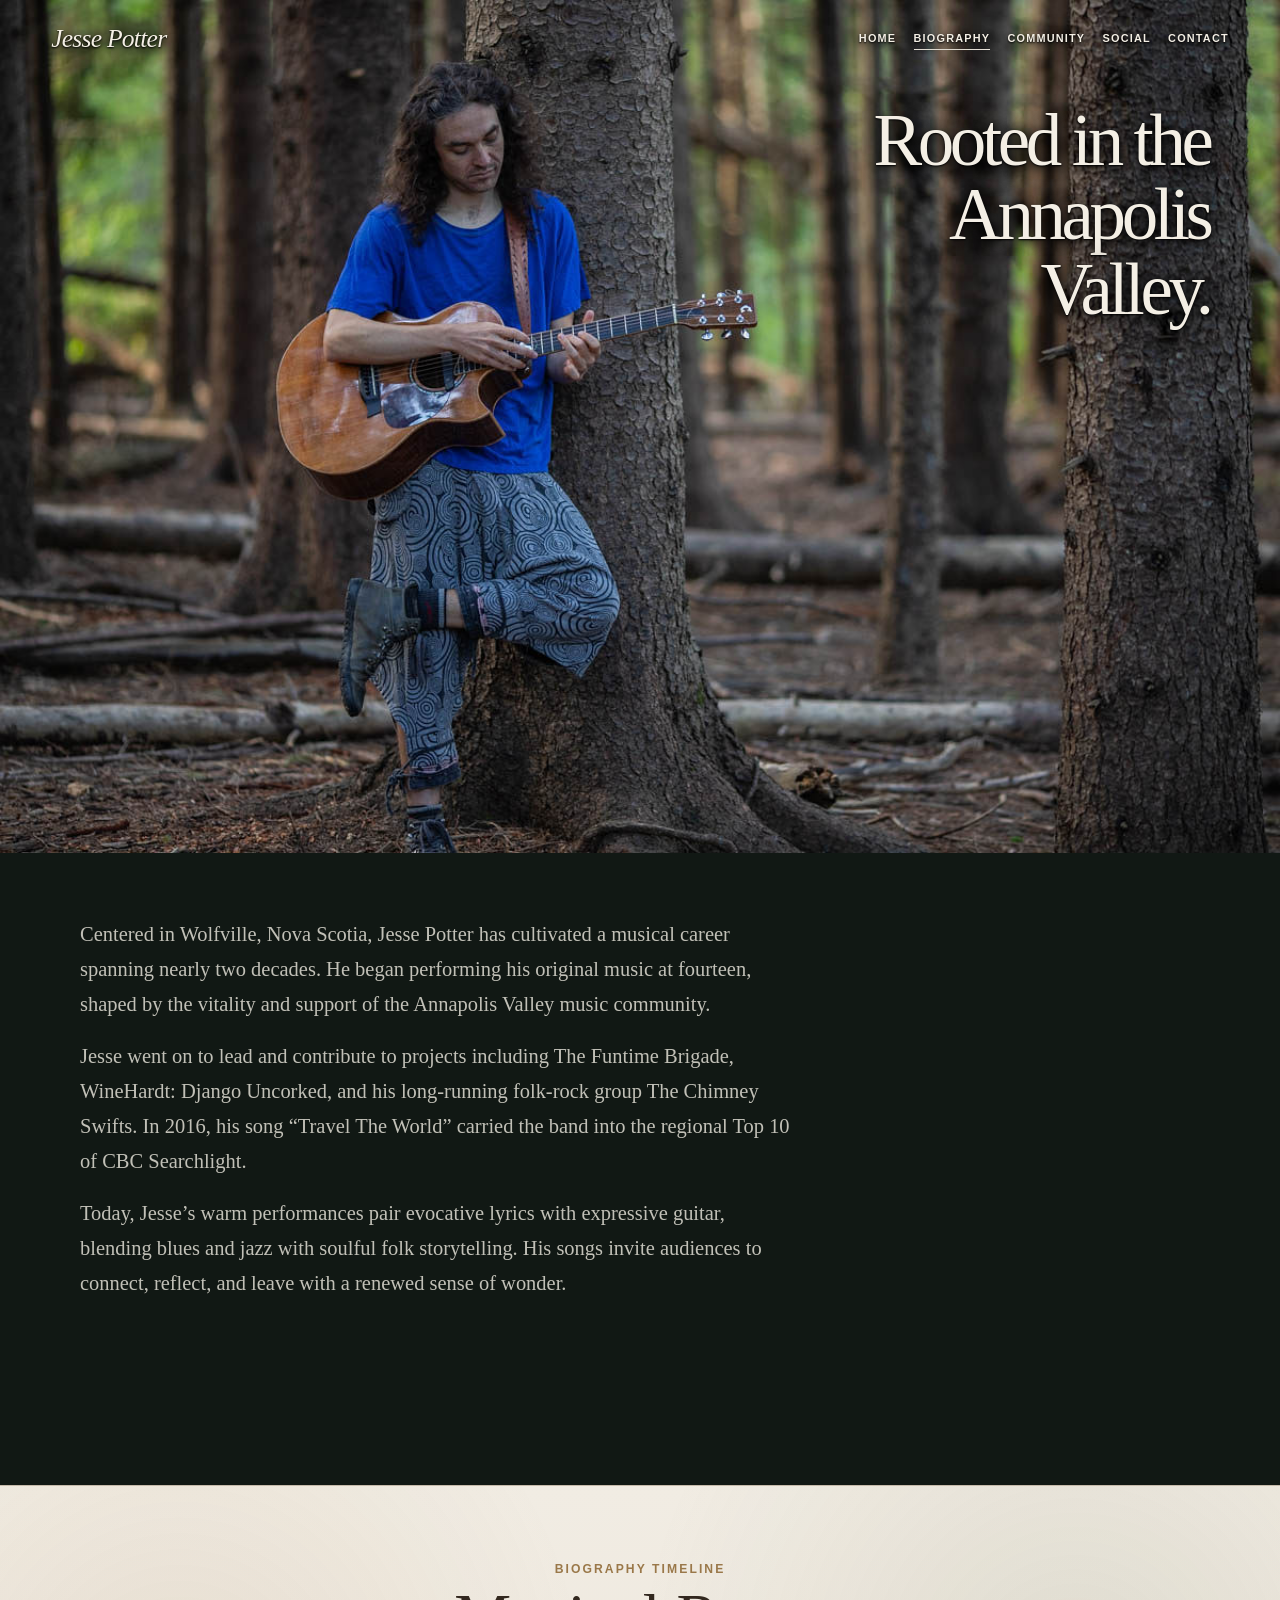
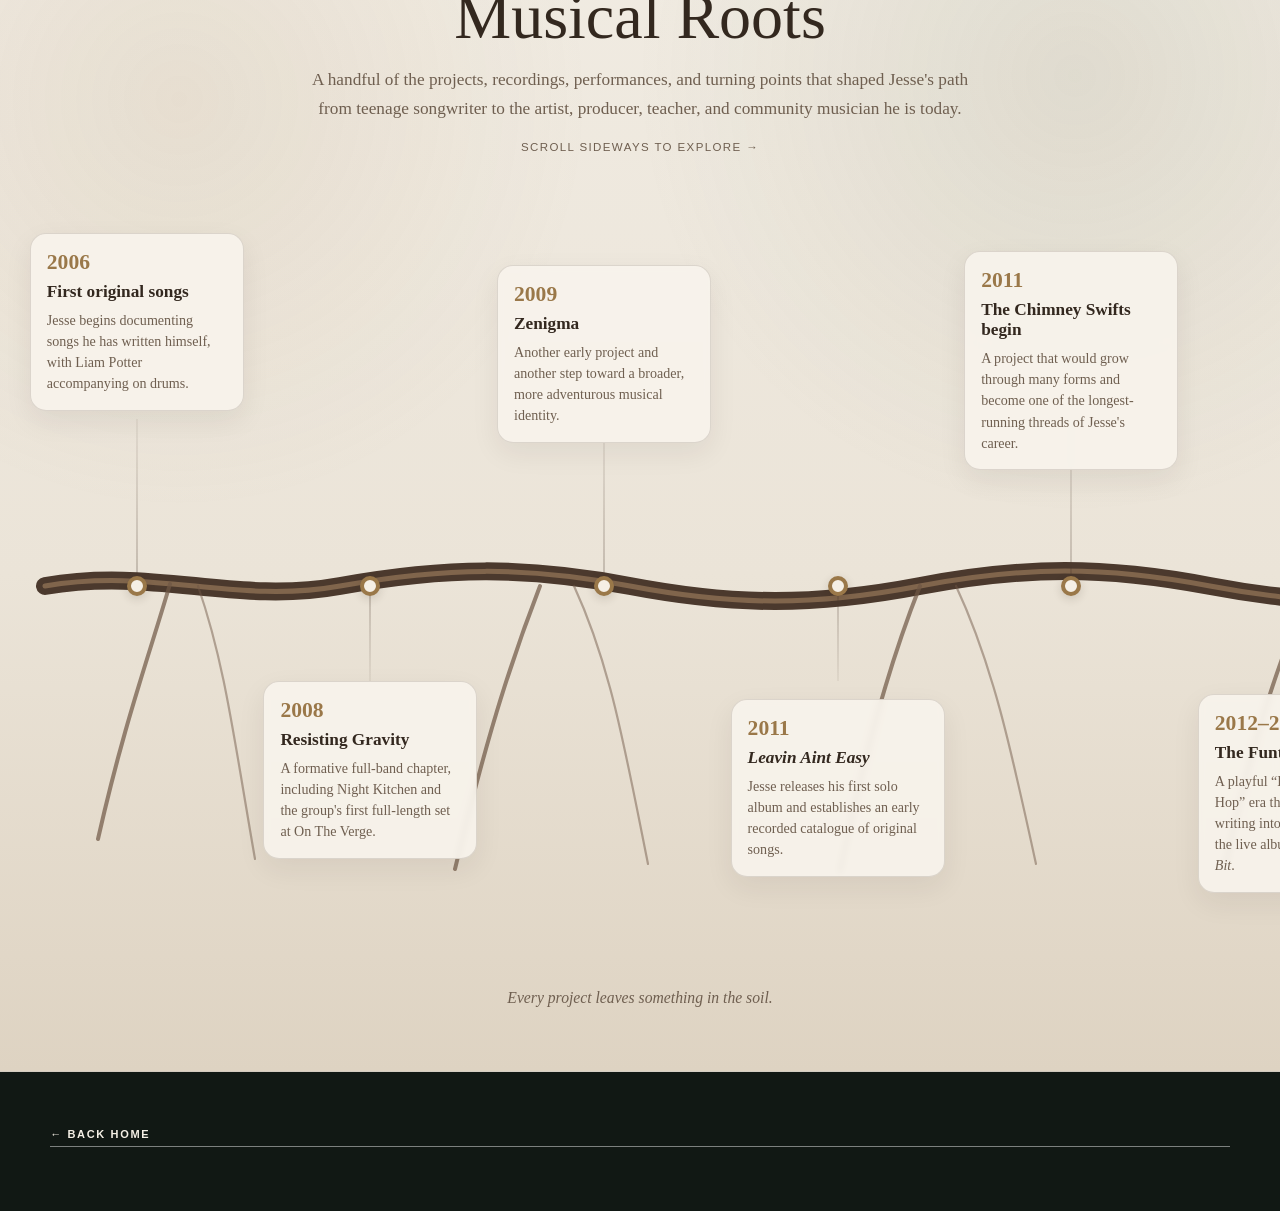
==== biography.html @ 314b9cfc "First batch of files for new website build" ====
<!doctype html>
<html lang="en">
  <head>
    <meta charset="UTF-8" />
    <meta name="viewport" content="width=device-width, initial-scale=1.0" />
    <meta name="description" content="The story of Nova Scotia singer-songwriter and guitarist Jesse Potter." />
    <meta name="theme-color" content="#17251f" />
    <meta property="og:title" content="Biography — Jesse Potter" />
    <meta property="og:description" content="The story of Nova Scotia singer-songwriter and guitarist Jesse Potter." />
    <meta property="og:type" content="profile" />
    <meta property="og:url" content="https://www.jessepotter.ca/biography.html" />
    <meta property="og:image" content="https://www.jessepotter.ca/assets/jesse-potter-biography.jpg" />
    <title>Biography — Jesse Potter</title>
    <link rel="stylesheet" href="styles.css" />

    <style>
      /* Musical Roots timeline: scoped so it will not disturb the rest of the site */
      .career-timeline {
        --tl-bg: #ebe4d8;
        --tl-bg-2: #ded3c2;
        --tl-paper: rgba(248, 244, 236, 0.92);
        --tl-ink: #33281f;
        --tl-muted: #6f5f50;
        --tl-root: #4b392d;
        --tl-root-hi: #8d6f53;
        --tl-ochre: #9a7849;
        --tl-moss: #697152;
        --tl-border: rgba(75, 57, 45, 0.16);
        width: 100vw;
        margin-left: calc(50% - 50vw);
        margin-top: clamp(3.5rem, 7vw, 7rem);
        padding: clamp(3.5rem, 6vw, 6rem) 0 clamp(3rem, 5vw, 5rem);
        overflow: hidden;
        color: var(--tl-ink);
        background:
          radial-gradient(circle at 14% 18%, rgba(154,120,73,.10), transparent 28%),
          radial-gradient(circle at 84% 16%, rgba(105,113,82,.12), transparent 30%),
          linear-gradient(180deg, #f1ece3 0%, var(--tl-bg) 58%, var(--tl-bg-2) 100%);
        border-top: 1px solid var(--tl-border);
        border-bottom: 1px solid var(--tl-border);
      }

      .career-timeline__intro {
        width: min(900px, calc(100% - 40px));
        margin: 0 auto 2.25rem;
        text-align: center;
      }

      .career-timeline__kicker {
        margin: 0 0 .6rem;
        color: var(--tl-ochre);
        font-size: .76rem;
        font-weight: 700;
        letter-spacing: .17em;
        text-transform: uppercase;
      }

      .career-timeline__intro h2 {
        margin: 0;
        color: var(--tl-ink);
        font-family: Georgia, "Times New Roman", serif;
        font-size: clamp(2.5rem, 5vw, 4.7rem);
        font-weight: 400;
        line-height: .98;
      }

      .career-timeline__intro > p:last-of-type {
        max-width: 690px;
        margin: 1rem auto 0;
        color: var(--tl-muted);
        font-family: Georgia, "Times New Roman", serif;
        font-size: clamp(.98rem, 1.4vw, 1.08rem);
        line-height: 1.7;
      }

      .career-timeline__hint {
        margin-top: 1.1rem;
        color: var(--tl-muted);
        font-size: .72rem;
        letter-spacing: .12em;
        text-transform: uppercase;
      }

      .career-timeline__scroller {
        width: 100%;
        overflow-x: auto;
        overflow-y: hidden;
        padding: 0 20px 18px;
        scrollbar-width: thin;
        scrollbar-color: rgba(75,57,45,.35) transparent;
      }

      .career-timeline__scroller::-webkit-scrollbar { height: 8px; }
      .career-timeline__scroller::-webkit-scrollbar-track { background: transparent; }
      .career-timeline__scroller::-webkit-scrollbar-thumb {
        background: rgba(75,57,45,.28);
        border-radius: 999px;
      }

      .career-timeline__stage {
        position: relative;
        width: 2920px;
        height: 760px;
        margin: 0 auto;
      }

      .career-timeline__art {
        position: absolute;
        inset: 0;
        width: 100%;
        height: 100%;
        pointer-events: none;
      }

      .career-timeline__art .root-main {
        fill: none;
        stroke: var(--tl-root);
        stroke-width: 18;
        stroke-linecap: round;
        stroke-linejoin: round;
      }

      .career-timeline__art .root-highlight {
        fill: none;
        stroke: var(--tl-root-hi);
        stroke-width: 5;
        stroke-linecap: round;
        opacity: .82;
      }

      .career-timeline__art .rootlet {
        fill: none;
        stroke: #6f5745;
        stroke-width: 4;
        stroke-linecap: round;
        opacity: .7;
      }

      .career-timeline__art .rootlet.thin {
        stroke-width: 2.2;
        opacity: .48;
      }

      .career-timeline__events {
        position: absolute;
        inset: 0;
      }

      .career-event {
        --x: 50%;
        position: absolute;
        left: var(--x);
        top: 0;
        width: 214px;
        height: 100%;
        transform: translateX(-50%);
      }

      .career-event__card {
        position: absolute;
        left: 50%;
        width: 214px;
        transform: translateX(-50%);
        padding: 1rem 1rem .95rem;
        background: var(--tl-paper);
        border: 1px solid var(--tl-border);
        border-radius: 16px;
        box-shadow: 0 10px 28px rgba(47,35,27,.07);
        backdrop-filter: blur(3px);
      }

      .career-event--upper .career-event__card { top: 44px; }
      .career-event--lower .career-event__card { top: 492px; }

      .career-event:nth-child(3) .career-event__card { top: 76px; }
      .career-event:nth-child(5) .career-event__card { top: 62px; }
      .career-event:nth-child(7) .career-event__card { top: 82px; }
      .career-event:nth-child(9) .career-event__card { top: 58px; }
      .career-event:nth-child(11) .career-event__card { top: 78px; }
      .career-event:nth-child(13) .career-event__card { top: 50px; }
      .career-event:nth-child(4) .career-event__card { top: 510px; }
      .career-event:nth-child(6) .career-event__card { top: 505px; }
      .career-event:nth-child(8) .career-event__card { top: 515px; }
      .career-event:nth-child(10) .career-event__card { top: 500px; }
      .career-event:nth-child(12) .career-event__card { top: 512px; }

      .career-event__year {
        margin: 0 0 .42rem;
        color: var(--tl-ochre);
        font-family: Georgia, "Times New Roman", serif;
        font-size: 1.35rem;
        font-weight: 700;
      }

      .career-event__card h3 {
        margin: 0 0 .5rem;
        color: var(--tl-ink);
        font-family: Georgia, "Times New Roman", serif;
        font-size: 1.08rem;
        line-height: 1.17;
      }

      .career-event__card p:last-child {
        margin: 0;
        color: var(--tl-muted);
        font-family: Georgia, "Times New Roman", serif;
        font-size: .88rem;
        line-height: 1.5;
      }

      .career-event__stem {
        position: absolute;
        left: 50%;
        width: 1px;
        transform: translateX(-50%);
        background: linear-gradient(to bottom, rgba(75,57,45,.12), rgba(75,57,45,.5));
      }

      .career-event--upper .career-event__stem {
        top: 230px;
        height: 167px;
      }

      .career-event--lower .career-event__stem {
        top: 397px;
        height: 95px;
        background: linear-gradient(to bottom, rgba(75,57,45,.5), rgba(75,57,45,.12));
      }

      .career-event__node {
        position: absolute;
        z-index: 2;
        left: 50%;
        top: 397px;
        width: 20px;
        height: 20px;
        transform: translate(-50%, -50%);
        border: 4px solid var(--tl-ochre);
        border-radius: 50%;
        background: #f5efe5;
        box-shadow: 0 3px 10px rgba(47,35,27,.16);
      }

      .career-event--present .career-event__card {
        border-color: rgba(105,113,82,.28);
        background: linear-gradient(145deg, rgba(248,244,236,.96), rgba(231,228,211,.94));
      }

      .career-event--present .career-event__year { color: var(--tl-moss); }
      .career-event--present .career-event__node { border-color: var(--tl-moss); }

      .career-timeline__caption {
        width: min(900px, calc(100% - 40px));
        margin: 1.4rem auto 0;
        color: var(--tl-muted);
        text-align: center;
        font-family: Georgia, "Times New Roman", serif;
        font-size: .98rem;
        font-style: italic;
      }

      .biography-bottom-link {
        display: block;
        width: min(1180px, calc(100% - 40px));
        margin: 2.5rem auto 4rem;
      }

      @media (max-width: 760px) {
        .career-timeline { padding: 3.5rem 0; }
        .career-timeline__hint { display: none; }
        .career-timeline__scroller { overflow: visible; padding: 0 20px; }
        .career-timeline__stage { width: auto; height: auto; margin: 0; }
        .career-timeline__art { display: none; }
        .career-timeline__events {
          position: relative;
          inset: auto;
          margin-left: 8px;
          padding-left: 26px;
          border-left: 2px solid rgba(75,57,45,.24);
        }
        .career-event,
        .career-event:nth-child(n) {
          position: relative;
          left: auto;
          top: auto;
          width: 100%;
          height: auto;
          margin: 0 0 1rem;
          transform: none;
        }
        .career-event__card,
        .career-event--upper .career-event__card,
        .career-event--lower .career-event__card,
        .career-event:nth-child(n) .career-event__card {
          position: relative;
          top: auto;
          left: auto;
          width: 100%;
          transform: none;
        }
        .career-event__stem { display: none; }
        .career-event__node {
          left: -27px;
          top: 25px;
          width: 14px;
          height: 14px;
          border-width: 3px;
        }
      }
    </style>
  </head>
  <body class="biography-page">
    <a class="skip-link" href="#main">Skip to content</a>
    <header class="site-header">
      <a class="wordmark" href="index.html" aria-label="Jesse Potter home">Jesse Potter</a>
      <nav class="site-menu" id="site-menu" aria-label="Main navigation">
        <a href="index.html">Home</a>
        <a aria-current="page" href="biography.html">Biography</a>
        <a href="community.html">Community</a>
        <a href="social.html">Social</a>
        <a href="contact.html">Contact</a>
      </nav>
    </header>
    <main class="biography-story" id="main">
      <figure class="community-opening-image biography-opening-image">
        <img src="assets/jesse-potter-biography.jpg" alt="Jesse Potter playing acoustic guitar among tall trees" />
        <div class="community-opening-title biography-opening-title">
          <h1>Rooted in the<br />Annapolis<br />Valley.</h1>
        </div>
      </figure>
      <article class="biography-story-copy story-width" aria-label="About Jesse Potter">
        <div class="biography-copy">
          <p>Centered in Wolfville, Nova Scotia, Jesse Potter has cultivated a musical career spanning nearly two decades. He began performing his original music at fourteen, shaped by the vitality and support of the Annapolis Valley music community.</p>
          <p>Jesse went on to lead and contribute to projects including The Funtime Brigade, WineHardt: Django Uncorked, and his long-running folk-rock group The Chimney Swifts. In 2016, his song “Travel The World” carried the band into the regional Top 10 of CBC Searchlight.</p>
          <p>Today, Jesse’s warm performances pair evocative lyrics with expressive guitar, blending blues and jazz with soulful folk storytelling. His songs invite audiences to connect, reflect, and leave with a renewed sense of wonder.</p>
        </div>
      </article>

      <section class="career-timeline" aria-labelledby="musical-roots-title">
        <div class="career-timeline__intro">
          <p class="career-timeline__kicker">Biography Timeline</p>
          <h2 id="musical-roots-title">Musical Roots</h2>
          <p>A handful of the projects, recordings, performances, and turning points that shaped Jesse's path from teenage songwriter to the artist, producer, teacher, and community musician he is today.</p>
          <div class="career-timeline__hint">Scroll sideways to explore →</div>
        </div>

        <div class="career-timeline__scroller">
          <div class="career-timeline__stage">
            <svg class="career-timeline__art" viewBox="0 0 2920 760" preserveAspectRatio="none" aria-hidden="true">
              <path class="root-main" d="M25 397 C135 378 215 416 320 397 S505 377 610 397 S795 417 900 397 S1085 377 1190 397 S1375 417 1480 397 S1665 376 1770 397 S1955 417 2060 397 S2245 374 2350 397 S2540 412 2655 382 S2800 354 2890 338"/>
              <path class="root-highlight" d="M25 397 C135 378 215 416 320 397 S505 377 610 397 S795 417 900 397 S1085 377 1190 397 S1375 417 1480 397 S1665 376 1770 397 S1955 417 2060 397 S2245 374 2350 397 S2540 412 2655 382 S2800 354 2890 338"/>

              <path class="rootlet" d="M150 395 C128 470 104 535 78 650"/>
              <path class="rootlet thin" d="M178 397 C205 475 214 550 235 670"/>
              <path class="rootlet" d="M520 397 C488 480 465 555 435 680"/>
              <path class="rootlet thin" d="M554 397 C590 475 604 555 628 675"/>
              <path class="rootlet" d="M900 397 C868 478 846 560 820 682"/>
              <path class="rootlet thin" d="M936 397 C972 474 990 555 1016 675"/>
              <path class="rootlet" d="M1290 397 C1258 475 1232 550 1206 675"/>
              <path class="rootlet thin" d="M1328 397 C1368 480 1384 555 1410 670"/>
              <path class="rootlet" d="M1685 397 C1652 475 1628 545 1598 655"/>
              <path class="rootlet thin" d="M1725 397 C1760 468 1788 540 1822 645"/>
              <path class="rootlet" d="M2070 397 C2038 468 2015 525 1988 620"/>
              <path class="rootlet thin" d="M2112 397 C2145 465 2170 530 2205 620"/>
              <path class="rootlet" d="M2460 393 C2428 462 2404 520 2378 612"/>

              <!-- a subtle branch at the present rather than a literal tree -->
              <path d="M2785 360 C2780 318 2792 280 2810 245 C2826 216 2830 188 2827 157" fill="none" stroke="#4b392d" stroke-width="16" stroke-linecap="round"/>
              <path d="M2806 246 C2778 218 2758 197 2733 179" fill="none" stroke="#4b392d" stroke-width="8" stroke-linecap="round"/>
              <path d="M2819 218 C2847 195 2870 175 2894 149" fill="none" stroke="#4b392d" stroke-width="7" stroke-linecap="round"/>
              <g fill="#697152" opacity=".95">
                <ellipse cx="2728" cy="176" rx="17" ry="8" transform="rotate(-25 2728 176)"/>
                <ellipse cx="2752" cy="188" rx="16" ry="8" transform="rotate(28 2752 188)"/>
                <ellipse cx="2887" cy="147" rx="18" ry="9" transform="rotate(-30 2887 147)"/>
                <ellipse cx="2866" cy="164" rx="16" ry="8" transform="rotate(25 2866 164)"/>
                <ellipse cx="2820" cy="150" rx="15" ry="7" transform="rotate(-8 2820 150)"/>
              </g>
            </svg>

            <div class="career-timeline__events">
              <article class="career-event career-event--upper" style="--x:4%;">
                <span class="career-event__stem"></span><span class="career-event__node"></span>
                <div class="career-event__card"><p class="career-event__year">2006</p><h3>First original songs</h3><p>Jesse begins documenting songs he has written himself, with Liam Potter accompanying on drums.</p></div>
              </article>

              <article class="career-event career-event--lower" style="--x:12%;">
                <span class="career-event__stem"></span><span class="career-event__node"></span>
                <div class="career-event__card"><p class="career-event__year">2008</p><h3>Resisting Gravity</h3><p>A formative full-band chapter, including Night Kitchen and the group's first full-length set at On The Verge.</p></div>
              </article>

              <article class="career-event career-event--upper" style="--x:20%;">
                <span class="career-event__stem"></span><span class="career-event__node"></span>
                <div class="career-event__card"><p class="career-event__year">2009</p><h3>Zenigma</h3><p>Another early project and another step toward a broader, more adventurous musical identity.</p></div>
              </article>

              <article class="career-event career-event--lower" style="--x:28%;">
                <span class="career-event__stem"></span><span class="career-event__node"></span>
                <div class="career-event__card"><p class="career-event__year">2011</p><h3><em>Leavin Aint Easy</em></h3><p>Jesse releases his first solo album and establishes an early recorded catalogue of original songs.</p></div>
              </article>

              <article class="career-event career-event--upper" style="--x:36%;">
                <span class="career-event__stem"></span><span class="career-event__node"></span>
                <div class="career-event__card"><p class="career-event__year">2011</p><h3>The Chimney Swifts begin</h3><p>A project that would grow through many forms and become one of the longest-running threads of Jesse's career.</p></div>
              </article>

              <article class="career-event career-event--lower" style="--x:44%;">
                <span class="career-event__stem"></span><span class="career-event__node"></span>
                <div class="career-event__card"><p class="career-event__year">2012–2014</p><h3>The Funtime Brigade</h3><p>A playful “Hip-Rock Folk-Hop” era that expanded Jesse's writing into rap and produced the live album <em>Just A Whittle Bit</em>.</p></div>
              </article>

              <article class="career-event career-event--upper" style="--x:52%;">
                <span class="career-event__stem"></span><span class="career-event__node"></span>
                <div class="career-event__card"><p class="career-event__year">2013</p><h3>Cross-Canada tour</h3><p>Touring with Micah O'Connell takes Jesse through Ontario, Alberta, and British Columbia.</p></div>
              </article>

              <article class="career-event career-event--lower" style="--x:60%;">
                <span class="career-event__stem"></span><span class="career-event__node"></span>
                <div class="career-event__card"><p class="career-event__year">2013-2015</p><h3>WineHardt</h3><p>Gypsy-jazz ensemble work adds another musical language to an increasingly wide-ranging body of experience.</p></div>
              </article>

              <article class="career-event career-event--upper" style="--x:68%;">
                <span class="career-event__stem"></span><span class="career-event__node"></span>
                <div class="career-event__card"><p class="career-event__year">2016</p><h3>CBC Searchlight Regional Top 10</h3><p>“Travel The World,” written by Jesse, carries The Chimney Swifts into the regional Top 10 of CBC Searchlight.</p></div>
              </article>

              <article class="career-event career-event--lower" style="--x:76%;">
                <span class="career-event__stem"></span><span class="career-event__node"></span>
                <div class="career-event__card"><p class="career-event__year">2017 &amp; 2018</p><h3>Eastern Canada tours</h3><p>Two more tours across Eastern Canada expand Jesse's live experience and regional reach.</p></div>
              </article>

              <article class="career-event career-event--upper" style="--x:83%;">
                <span class="career-event__stem"></span><span class="career-event__node"></span>
                <div class="career-event__card"><p class="career-event__year">2017–2018</p><h3>Dooly's Open Mic</h3><p>Hosting the New Minas open mic deepens Jesse's role as a facilitator and connector within the local scene.</p></div>
              </article>

              <article class="career-event career-event--lower" style="--x:90%;">
                <span class="career-event__stem"></span><span class="career-event__node"></span>
                <div class="career-event__card"><p class="career-event__year">2019</p><h3><em>Astronomy</em></h3><p>The Chimney Swifts release an album recorded and produced by Jesse, alongside festival and theatre performances.</p></div>
              </article>

              <article class="career-event career-event--upper career-event--present" style="--x:97%;">
                <span class="career-event__stem"></span><span class="career-event__node"></span>
                <div class="career-event__card"><p class="career-event__year">2023 → Present</p><h3>A new solo chapter</h3><p>Songwriting, live performance, production, teaching, collaboration, and community work grow together into Jesse's present-day artistic practice.</p></div>
              </article>
            </div>            </div>
          </div>
        </div>

        <p class="career-timeline__caption">Every project leaves something in the soil.</p>
      </section>
      <a class="back-link biography-bottom-link" href="index.html"><span aria-hidden="true">←</span> Back home</a>
    </main>
  </body>
</html>
---- styles.css ----
/* Shared foundations, components, page layouts, then responsive overrides. */
:root {
  --cream: #f4efe5;
  --ink: #19211d;
  --glass: rgba(18, 27, 23, 0.76);
  --line: rgba(255, 255, 255, 0.45);
  --serif: Georgia, "Times New Roman", serif;
  --sans: "Helvetica Neue", Helvetica, Arial, sans-serif;
  --gutter: clamp(1.25rem, 4vw, 4.5rem);
  --content-clip-top: 5.7rem;
}

* {
  box-sizing: border-box;
}

html, body {
  min-height: 100%;
  overflow-x: hidden;
  scrollbar-width: none;
  -ms-overflow-style: none;
}

html::-webkit-scrollbar,
body::-webkit-scrollbar {
  display: none;
  width: 0;
  height: 0;
}

body {
  margin: 0px;
  color: var(--cream);
  background: var(--ink);
  font-family: var(--sans);
  text-rendering: optimizelegibility;
}

a {
  color: inherit;
}

button {
  font: inherit;
}

.skip-link {
  position: fixed;
  z-index: 1000;
  top: -5rem;
  left: 1rem;
  padding: 0.65rem 1rem;
  color: var(--ink);
  background: var(--cream);
}

.skip-link:focus {
  top: 1rem;
}

.site-header {
  position: fixed;
  z-index: 100;
  inset: 0px 0px auto;
  display: flex;
  align-items: center;
  justify-content: space-between;
  padding: 1.6rem var(--gutter);
  border: 0px;
  background: transparent;
  text-shadow: rgb(0, 0, 0) 0px 1px 2px, rgba(0, 0, 0, 0.95) 0px 2px 8px, rgba(0, 0, 0, 0.75) 0px 0px 20px;
}

.wordmark {
  position: relative;
  z-index: 2;
  font: italic 400 clamp(1.25rem, 2vw, 1.6rem)/1 var(--serif);
  letter-spacing: -0.03em;
  text-decoration: none;
}

.site-menu {
  display: flex;
  gap: clamp(0.75rem, 1.35vw, 1.4rem);
  align-items: center;
  margin-left: 0px;
}

.site-menu a {
  padding: 0.3rem 0px;
  border-bottom: 1px solid transparent;
  font-size: 0.68rem;
  font-weight: 750;
  letter-spacing: 0.11em;
  text-decoration: none;
  text-transform: uppercase;
  transition: border-color 0.2s, color 0.2s;
}

.site-menu a:hover, .site-menu a:focus-visible, .site-menu a[aria-current="page"] {
  border-color: currentcolor;
}

.home-title, .content-card, .contact-card, .social-title, .social-edge {
  text-shadow: rgb(0, 0, 0) 0px 1px 2px, rgba(0, 0, 0, 0.95) 0px 2px 8px, rgba(0, 0, 0, 0.75) 0px 0px 20px;
}

.contact-form input, .contact-form textarea, .contact-form button {
  text-shadow: none;
}

.home {
  position: relative;
  min-height: 100svh;
  overflow: hidden;
}

.page-background {
  position: fixed;
  inset: 0px;
  width: 100%;
  height: 100%;
  object-fit: cover;
  object-position: center top;
}

.home .page-background {
  object-position: 56% center;
}

.page-shade {
  pointer-events: none;
}

.home .page-shade {
  background: linear-gradient(90deg, rgba(8, 14, 11, 0.55), rgba(8, 14, 11, 0.04) 60%), linear-gradient(0deg, rgba(8, 14, 11, 0.52), transparent 48%);
}

.home-title {
  position: absolute;
  z-index: 1;
  left: var(--gutter);
  bottom: clamp(3rem, 8vw, 6.5rem);
}

.home-title p, .kicker {
  margin: 0px 0px 0.8rem;
  font-size: 0.68rem;
  font-weight: 700;
  letter-spacing: 0.2em;
  text-transform: uppercase;
}

.home-title h1 {
  margin: 0px;
  font: 400 clamp(4rem, 10vw, 9.5rem)/.85 var(--serif);
  letter-spacing: -0.065em;
}

.home-title h1 {
  text-shadow: rgba(0, 0, 0, 0.75) 0px 1px 2px, rgba(0, 0, 0, 0.48) 0px 3px 12px;
}

.home-title p {
  margin: 1.25rem 0px 0px 0.35rem;
  text-shadow: rgb(0, 0, 0) 0px 1px 2px, rgb(0, 0, 0) 0px 2px 7px, rgba(0, 0, 0, 0.95) 0px 0px 22px;
}

.home-title > a, .back-link, .community-cta, .community-overview-grid a {
  display: inline-flex;
  align-items: center;
  text-decoration: none;
  text-transform: uppercase;
}

.home-title > a, .back-link {
  gap: 0.7rem;
  padding: 1rem 0px 0.35rem;
  border-bottom: 1px solid var(--line);
  font-size: 0.69rem;
  font-weight: 700;
  letter-spacing: 0.15em;
}

.home-title > a span, .back-link span {
  transition: transform 0.2s;
}

.home-title > a:hover span {
  transform: translateX(0.25rem);
}

.mailing-prompt {
  position: fixed;
  z-index: 90;
  right: var(--gutter);
  bottom: var(--gutter);
  width: min(25rem, calc(100% - (2 * var(--gutter))));
  padding: clamp(1.5rem, 3vw, 2.25rem);
  color: var(--ink);
  background: rgba(244, 239, 229, 0.86);
  border: 1px solid rgba(244, 239, 229, 0.72);
  box-shadow: 0 1.25rem 3.5rem rgba(8, 14, 11, 0.28);
  backdrop-filter: blur(18px) saturate(0.8);
  -webkit-backdrop-filter: blur(18px) saturate(0.8);
  text-shadow: none;
  animation: mailing-prompt-in 0.35s ease both;
}

.mailing-prompt[hidden] {
  display: none;
}

.mailing-prompt-close {
  position: absolute;
  top: 0.7rem;
  right: 0.85rem;
  padding: 0.2rem 0.4rem;
  border: 0;
  color: inherit;
  background: transparent;
  font-size: 1.5rem;
  line-height: 1;
  cursor: pointer;
}

.mailing-prompt h2 {
  margin: 0 2rem 0.8rem 0;
  font: 400 clamp(1.8rem, 3vw, 2.5rem)/1.05 var(--serif);
  letter-spacing: -0.04em;
}

.mailing-prompt > p:not(.kicker) {
  margin: 0 0 1.25rem;
  color: rgba(25, 33, 29, 0.78);
  font: 400 1rem/1.55 var(--serif);
}

.mailing-prompt > a {
  display: inline-block;
  padding: 0.75rem 0 0.35rem;
  border-bottom: 1px solid rgba(25, 33, 29, 0.42);
  font-size: 0.75rem;
  font-weight: 700;
  letter-spacing: 0.13em;
  text-decoration: none;
  text-transform: uppercase;
}

@keyframes mailing-prompt-in {
  from { opacity: 0; transform: translateY(1rem); }
  to { opacity: 1; transform: translateY(0); }
}

.back-link:hover span {
  transform: translateX(-0.25rem);
}

.content-scroll::-webkit-scrollbar {
  display: none;
}

.biography-copy {
  max-width: 35rem;
  font-family: var(--serif);
  font-size: clamp(1rem, 1.4vw, 1.15rem);
  line-height: 1.66;
}

.biography-copy p {
  margin: 0px 0px 1.1rem;
}

.back-link {
  margin-top: 1.25rem;
}

.content-page {
  position: relative;
  min-height: 100svh;
  padding: 0px;
  overflow: hidden;
}

.content-scroll {
  position: fixed;
  z-index: 1;
  inset: var(--content-clip-top) 0 0;
  display: grid;
  place-items: start;
  overflow-y: auto;
  padding: calc(7.5rem - var(--content-clip-top)) var(--gutter) 3rem;
  scrollbar-width: none;
}

.content-page .page-background {
  object-position: center center;
}

.content-page .page-shade {
  background: linear-gradient(90deg, rgba(8, 14, 11, 0.86) 0%, rgba(8, 14, 11, 0.68) 48%, rgba(8, 14, 11, 0.12) 82%);
}

.content-card {
  position: relative;
  z-index: 1;
  width: min(51rem, 68vw);
  min-height: calc(-10.5rem + 100svh);
  padding: clamp(2rem, 4vw, 4rem);
  background: rgba(18, 27, 23, 0.79);
  backdrop-filter: blur(12px);
}

.content-card h1 {
  margin: 0px 0px 1.5rem;
  font: 400 clamp(2.8rem, 5.6vw, 6.1rem)/.92 var(--serif);
  letter-spacing: -0.055em;
}

.page-intro {
  max-width: 39rem;
  margin: 0px 0px 2rem;
  font: 400 clamp(1.05rem, 1.6vw, 1.28rem)/1.55 var(--serif);
}

.contact-page {
  padding: 0px;
}

.contact-page .content-scroll {
  justify-items: end;
  padding: calc(6.2rem - var(--content-clip-top)) 0 3rem 59vw;
}

.contact-page .page-background {
  right: auto;
  width: 58vw;
  object-position: center center;
}

.contact-page .page-shade {
  background: linear-gradient(90deg, transparent 0%, transparent 42%, rgba(25,33,29,.58) 55%, var(--ink) 69%);
}

.contact-card {
  width: 100%;
  min-height: auto;
  padding: 1rem 0px 2rem;
  background: transparent;
  backdrop-filter: none;
}

.contact-card h1 {
  font-size: clamp(2.9rem, 4.5vw, 5.1rem);
  margin-bottom: 1.1rem;
}

.contact-card .page-intro {
  margin-bottom: 1.25rem;
  font-size: clamp(0.98rem, 1.35vw, 1.15rem);
}

.contact-card .contact-form {
  gap: 0.8rem 1.2rem;
}

.contact-card .contact-form input, .contact-card .contact-form textarea {
  padding: 0.5rem 0px;
}

.contact-form {
  display: grid;
  grid-template-columns: 1fr 1fr;
  gap: 1.2rem;
}

.contact-form label, .night-story-form label {
  display: grid;
  gap: 0.45rem;
  letter-spacing: 0.15em;
  text-transform: uppercase;
}

.contact-form label {
  font-size: 0.65rem;
  font-weight: 700;
}

.contact-form label:nth-child(3), .contact-form label:nth-child(4) {
  grid-column: 1 / -1;
}

.contact-form input, .contact-form textarea, .night-story-form input, .night-story-form textarea {
  width: 100%;
  border-width: 0px 0px 1px;
  border-style: none none solid;
  border-image: none;
  border-radius: 0px;
  outline: none;
  color: var(--cream);
  background: transparent;
  font: 400 1rem/1.4 var(--sans);
}

.contact-form input, .contact-form textarea {
  padding: 0.75rem 0px;
  border-color: currentcolor currentcolor rgba(255, 255, 255, 0.45);
}

.contact-form textarea {
  resize: vertical;
}

.contact-form input:focus, .contact-form textarea:focus {
  border-color: var(--cream);
}

.contact-form button, .night-story-form button {
  justify-self: start;
  border: 1px solid var(--cream);
  color: var(--ink);
  background: var(--cream);
  font-size: 0.68rem;
  letter-spacing: 0.13em;
  text-transform: uppercase;
  cursor: pointer;
}

.contact-form button {
  grid-column: 1 / -1;
  padding: 0.85rem 1.15rem;
  font-weight: 700;
}

.form-note {
  margin: 1rem 0px 0px;
  color: rgba(244, 239, 229, 0.7);
  font-size: 0.75rem;
  line-height: 1.5;
}

.social-landing {
  position: relative;
  min-height: 100svh;
  overflow: hidden;
}

.social-landing .page-background {
  object-position: center center;
}

.social-landing .page-shade {
  background: linear-gradient(90deg, rgba(8, 14, 11, 0.55), transparent 60%), linear-gradient(0deg, rgba(8, 14, 11, 0.48), transparent 50%);
}

.social-title {
  position: absolute;
  z-index: 1;
  left: var(--gutter);
  right: var(--gutter);
  bottom: clamp(2rem, 5vh, 4rem);
  text-align: center;
}

.social-title h1 {
  margin: 0px;
  font: 400 clamp(2rem, 8vw, 8.5rem)/1 var(--serif);
  letter-spacing: -0.06em;
}

.social-edge {
  position: absolute;
  z-index: 2;
  top: 50%;
  right: var(--gutter);
  display: grid;
  gap: 1.3rem;
  transform: translateY(-42%);
}

.social-edge a {
  display: flex;
  gap: 0.65rem;
  align-items: center;
  justify-content: flex-end;
  padding: 0.2rem 0px 0.4rem 0.35rem;
  border-bottom: 1px solid rgba(255, 255, 255, 0.45);
  font-size: 0.72rem;
  font-weight: 700;
  letter-spacing: 0.16em;
  text-decoration: none;
  text-transform: uppercase;
}

.social-edge a span {
  transition: transform 0.2s;
}

.social-edge a:hover span {
  transform: translate(0.2rem, -0.2rem);
}

.social-edge-left {
  right: auto;
  left: var(--gutter);
}

.social-edge-left a {
  justify-content: space-between;
  padding-right: 0.35rem;
  padding-left: 0px;
}

.social-edge.social-edge-right a {
  justify-content: flex-end;
  text-align: right;
}

.community-body {
  background: rgb(17, 24, 20);
  scrollbar-width: none;
}

.community-body::-webkit-scrollbar {
  display: none;
}

.community-cta {
  gap: 0.8rem;
  margin-top: 1.25rem;
  padding: 0.85rem 0px 0.45rem;
  border-bottom: 1px solid rgba(255, 255, 255, 0.55);
  font-size: 0.7rem;
  font-weight: 700;
  letter-spacing: 0.15em;
}

.community-story {
  color: var(--cream);
  background: rgb(17, 24, 20);
}

.community-opening-image {
  position: relative;
  margin: 0px;
  background: rgb(17, 24, 20);
}

.community-opening-image img, .story-image img, .night-stage-panel > img, .vivid-river-image img, .lessons-opening img {
  display: block;
  width: 100%;
  height: auto;
}

.community-opening-title {
  position: absolute;
  top: 6.5rem;
  right: 5.5vw;
  width: min(39rem, 40vw);
  text-align: right;
  text-shadow: rgb(0, 0, 0) 0px 1px 2px, rgba(0, 0, 0, 0.95) 0px 3px 12px, rgba(0, 0, 0, 0.9) 0px 0px 26px;
}

.community-opening-title h1 {
  margin: 0px;
  font: 400 clamp(3.4rem, 6.7vw, 7rem)/1.02 var(--serif);
  letter-spacing: -0.06em;
}

.biography-page {
  background: rgb(17, 24, 20);
}

.biography-opening-title h1 {
  font-size: clamp(2.8rem, 5.7vw, 6rem);
}

.biography-story-copy {
  padding-top: clamp(2.5rem, 5vw, 4.5rem);
  padding-bottom: clamp(3rem, 6vw, 6rem);
}

.biography-story-copy .biography-copy {
  max-width: 45rem;
  font-size: clamp(1.08rem, 1.6vw, 1.35rem);
  line-height: 1.7;
  color: rgba(244, 239, 229, 0.78);
}

.story-width, .story-width-wide {
  margin-right: auto;
  margin-left: auto;
}

.story-width {
  width: min(70rem, calc(100% - (2 * var(--gutter))));
}

.story-width-wide {
  width: min(82rem, calc(100% - (2 * var(--gutter))));
}

.community-overview {
  padding-top: clamp(4rem, 7vw, 7rem);
  padding-bottom: clamp(4.5rem, 8vw, 7.5rem);
}

.community-overview header {
  margin-bottom: 3rem;
}

.community-overview h2 {
  margin: 0px;
  font: 400 clamp(3rem, 6vw, 5.8rem)/.9 var(--serif);
  letter-spacing: -0.05em;
}

.community-overview-intro {
  max-width: 46rem;
  margin: 2rem 0px 0px;
  color: rgba(244, 239, 229, 0.78);
  font: 400 clamp(1.08rem, 1.6vw, 1.35rem)/1.65 var(--serif);
}

.community-overview-grid {
  display: grid;
  grid-template-columns: 1fr 1fr;
  border-top: 1px solid rgba(255, 255, 255, 0.24);
  border-bottom: 1px solid rgba(255, 255, 255, 0.24);
}

.community-overview-grid article {
  display: flex;
  min-height: 16rem;
  flex-direction: column;
  padding: 2rem 2.5rem 2rem 0px;
}

.community-overview-grid article:nth-child(2n) {
  padding-left: 2.5rem;
  border-left: 1px solid rgba(255, 255, 255, 0.18);
}

.community-overview-grid article:nth-child(n+3) {
  border-top: 1px solid rgba(255, 255, 255, 0.18);
}

.community-overview-grid h3 {
  margin: 0px 0px 1rem;
  font: 400 clamp(1.7rem, 2.8vw, 2.6rem)/1.1 var(--serif);
}

.community-overview-grid p {
  max-width: 28rem;
  margin: 0px;
  color: rgba(244, 239, 229, 0.7);
  font-size: 0.91rem;
  line-height: 1.65;
}

.community-overview-grid a {
  gap: 0.7rem;
  align-self: flex-start;
  margin-top: auto;
  padding: 1.5rem 0px 0.35rem;
  border-bottom: 1px solid rgba(255, 255, 255, 0.45);
  font-size: 0.66rem;
  font-weight: 750;
  letter-spacing: 0.13em;
}

#band-camps, #night-kitchen, #music-lessons, #vivid-river {
  scroll-margin-top: 6rem;
}

.band-camps-story {
  padding: clamp(4rem, 7vw, 6.5rem) 0px;
  border-top: 1px solid rgba(255, 255, 255, 0.18);
}

.story-heading {
  padding-bottom: clamp(3rem, 6vw, 5rem);
}

.story-heading h2 {
  margin: 0px;
  font: 400 clamp(5rem, 12vw, 11rem)/.8 var(--serif);
  letter-spacing: -0.07em;
}

.story-heading > p:last-child {
  margin: 2rem 0px 0px;
  color: rgba(244, 239, 229, 0.72);
  font: 400 clamp(1.15rem, 2vw, 1.55rem)/1.4 var(--serif);
}

.story-image {
  margin-top: 0px;
  margin-bottom: 0px;
  overflow: hidden;
}

.story-copy {
  padding-top: clamp(2.5rem, 5vw, 4.5rem);
}

.story-copy > p, .vivid-river-copy p, .lessons-intro {
  max-width: 45rem;
  color: rgba(244, 239, 229, 0.78);
  font: 400 clamp(1rem, 1.35vw, 1.17rem)/1.72 var(--serif);
}

.story-copy > p {
  margin: 0px 0px 1.2rem;
}

.band-camp-copy {
  width: auto;
  margin-right: max(var(--gutter), calc((100% - 82rem) / 2));
  margin-left: max(var(--gutter), calc((100% - 82rem) / 2));
  padding-left: 0px;
}

.band-camp-copy h3 {
  margin: 3rem 0px 1.5rem;
  font: 400 clamp(1.8rem, 3.2vw, 3rem)/1.1 var(--serif);
}

.band-camp-copy ul {
  display: grid;
  grid-template-columns: 1fr 1fr;
  gap: 0px;
  margin: 0px;
  padding: 0px;
  border-top: 1px solid rgba(255, 255, 255, 0.24);
  list-style: none;
}

.band-camp-copy li {
  position: relative;
  padding: 1.15rem 1.5rem 1.15rem 1.25rem;
  border-bottom: 1px solid rgba(255, 255, 255, 0.18);
  color: rgba(244, 239, 229, 0.78);
  font-size: 0.9rem;
  line-height: 1.55;
}

.band-camp-copy li:nth-child(2n) {
  border-left: 1px solid rgba(255, 255, 255, 0.18);
}

.band-camp-copy li::before {
  content: "—";
  position: absolute;
  left: 0px;
  color: rgba(244, 239, 229, 0.48);
}

.night-kitchen-story {
  padding: clamp(3rem, 5vw, 5rem) 0px;
  border-top: 1px solid rgba(255, 255, 255, 0.18);
  background: rgb(25, 33, 29);
}

.night-story-heading {
  display: grid;
  grid-template-columns: 15rem 1fr;
  gap: clamp(2.5rem, 7vw, 7rem);
  align-items: center;
  padding-bottom: clamp(3rem, 6vw, 5rem);
}

.night-story-heading img {
  display: block;
  width: 100%;
  aspect-ratio: 1 / 1;
  border-radius: 50%;
  object-fit: cover;
}

.night-story-heading h2 {
  margin: 0px;
  font: 400 clamp(4.2rem, 9vw, 9rem)/.84 var(--serif);
  letter-spacing: -0.065em;
}

.night-stage-panel {
  position: relative;
  overflow: hidden;
}

.night-stage-shade {
  position: absolute;
  inset: 0px;
  background: linear-gradient(90deg, rgba(8, 14, 11, 0.84), rgba(8, 14, 11, 0.38) 48%, rgba(8, 14, 11, 0.8)), linear-gradient(0deg, rgba(8, 14, 11, 0.92), transparent 72%);
}

.night-story-details {
  position: absolute;
  z-index: 1;
  inset: 0px;
  display: grid;
  grid-template-columns: 0.8fr 1.2fr;
  gap: clamp(3rem, 8vw, 8rem);
  align-items: end;
  padding: clamp(2rem, 4vw, 4rem);
}

.night-stage-panel .story-copy {
  align-self: start;
  padding-top: 0px;
  text-shadow: rgba(0, 0, 0, 0.9) 0px 2px 8px;
}

.night-stage-panel .night-story-form {
  align-self: end;
  padding: clamp(1.25rem, 2.5vw, 2rem);
  background: rgba(8, 14, 11, 0.66);
  backdrop-filter: blur(5px);
}

.story-button {
  display: inline-flex;
  gap: 0.8rem;
  align-items: center;
  margin-top: 1.2rem;
  padding: 0.9rem 1.1rem;
  border: 1px solid var(--cream);
  color: var(--ink);
  background: var(--cream);
  font-size: 0.68rem;
  font-weight: 750;
  letter-spacing: 0.13em;
  text-decoration: none;
  text-transform: uppercase;
}

.night-story-form {
  display: grid;
  grid-template-columns: 1fr 1fr;
  gap: 1.15rem 1.5rem;
}

.night-story-form h3 {
  grid-column: 1 / -1;
  margin: 0px 0px 1rem;
  font: 400 clamp(1.8rem, 3vw, 2.7rem)/1.1 var(--serif);
}

.night-story-form label {
  font-size: 0.64rem;
  font-weight: 750;
}

.night-story-form label:nth-of-type(3), .night-story-form label:nth-of-type(4), .night-story-form button, .night-story-form > p {
  grid-column: 1 / -1;
}

.night-story-form input, .night-story-form textarea {
  padding: 0.7rem 0px;
  border-color: currentcolor currentcolor rgba(255, 255, 255, 0.48);
}

.night-story-form input:focus, .night-story-form textarea:focus {
  border-color: var(--cream);
}

.night-story-form textarea {
  resize: vertical;
}

.night-story-form button {
  padding: 0.9rem 1.1rem;
  font-weight: 750;
}

.night-story-form > p {
  margin: 0px;
  color: rgba(244, 239, 229, 0.64);
  font-size: 0.74rem;
  line-height: 1.5;
}

.vivid-river-section {
  padding: clamp(3rem, 5vw, 5rem) 0px clamp(4rem, 7vw, 7rem);
}

.vivid-river-image {
  position: relative;
  margin-top: 0px;
  margin-bottom: 0px;
}

.vivid-river-image figcaption {
  position: absolute;
  inset: auto 0px 0px;
  padding: clamp(1.5rem, 4vw, 4rem);
  background: linear-gradient(transparent, rgba(8, 14, 11, 0.85));
}

.vivid-river-image h2 {
  margin: 0px;
  font: 400 clamp(2.5rem, 7vw, 7rem)/1.02 var(--serif);
  letter-spacing: -0.055em;
  text-shadow: rgba(0, 0, 0, 0.7) 0px 2px 10px;
}

.vivid-river-copy {
  padding-top: clamp(2rem, 4vw, 3.5rem);
}

.vivid-river-copy p {
  margin: 0px 0px 1.2rem;
}

.music-lessons-section {
  padding: clamp(3rem, 5vw, 5rem) 0px clamp(3rem, 6vw, 6rem);
}

.lessons-lead {
  display: grid;
  grid-template-columns: minmax(0px, 1fr) minmax(0px, 1.15fr);
  gap: clamp(2rem, 5vw, 5rem);
  align-items: center;
}

.lessons-opening {
  margin: 0px;
}

.lessons-content {
  padding-top: clamp(2rem, 5vw, 4rem);
}

.lessons-heading h2 {
  margin: 0px 0px 1.5rem;
  font: 400 clamp(3rem, 6vw, 6.4rem)/1.02 var(--serif);
  letter-spacing: -0.055em;
}

.lessons-heading .lessons-intro {
  margin-bottom: 0px;
}

.lessons-intro {
  margin: 0px 0px 2.5rem;
}

.lesson-instruments {
  display: grid;
  grid-template-columns: repeat(3, 1fr);
  gap: 0px 2rem;
  margin: 0px;
  padding: 0px;
  list-style: none;
}

.lesson-instruments li {
  padding: 2rem 0px;
  border-top: 1px solid rgba(255, 255, 255, 0.24);
}

.lesson-instruments svg {
  width: 4rem;
  height: 4rem;
  margin-bottom: 1rem;
  fill: none;
  stroke: currentcolor;
  stroke-width: 2;
  stroke-linecap: round;
  stroke-linejoin: round;
}

.lesson-instruments h3 {
  margin: 0px 0px 0.5rem;
  font: 400 1.65rem/1.2 var(--serif);
}

.lesson-instruments p {
  margin: 0px;
  font-size: 0.95rem;
  line-height: 1.5;
  color: rgba(244, 239, 229, 0.72);
}

@media (max-width: 760px) {
  .mailing-prompt {
    right: var(--gutter);
    bottom: var(--gutter);
  }
  .lessons-lead {
    grid-template-columns: 1fr;
  }

  .lessons-opening {
    grid-row: 1;
  }

  .lesson-instruments {
    grid-template-columns: repeat(2, minmax(0px, 1fr));
    gap: 0px 1.25rem;
  }

  .site-header {
    flex-wrap: wrap;
    gap: 0.85rem;
    justify-content: space-between;
    padding-top: 1rem;
    padding-bottom: 1rem;
    background: linear-gradient(rgba(8, 14, 11, 0.5), transparent);
  }

  .wordmark {
    order: 2;
    width: 100%;
  }

  .site-menu {
    order: 1;
    width: 100%;
    gap: 0.45rem;
    justify-content: space-between;
    margin-left: 0px;
  }

  .site-menu a {
    font-size: 0.54rem;
    letter-spacing: 0.1em;
  }

  .home .page-background {
    object-position: 62% center;
  }

  .home .page-shade {
    background: linear-gradient(0deg, rgba(8, 14, 11, 0.72), transparent 65%);
  }

  .content-page {
    padding: 46svh 0px 0px;
    overflow: visible;
  }

  .content-scroll {
    position: static;
    display: block;
    overflow: visible;
    padding: 0px;
  }

  .content-page .page-background, .content-page .page-shade {
    position: absolute;
    height: 52svh;
  }

  .content-page .page-shade {
    background: linear-gradient(0deg, rgba(25, 33, 29, 0.8), transparent 50%);
  }

  .contact-page {
    display: block;
  }

  .contact-page {
    padding-left: 0px;
  }

  .contact-page .page-background {
    right: 0px;
    width: 100%;
    object-position: 34% center;
  }

  .contact-page .page-shade {
    background: linear-gradient(0deg, rgba(25, 33, 29, 0.82), transparent 52%);
  }

  .content-card, .contact-card {
    width: 100%;
    min-height: 0px;
    margin: 0px;
    padding: 3rem var(--gutter) 4rem;
    background: var(--ink);
    backdrop-filter: none;
  }

  .contact-form {
    grid-template-columns: 1fr;
  }

  .contact-form label {
    grid-column: 1 !important;
  }

  .social-landing .page-background {
    object-position: 53% center;
  }

  .social-landing {
    min-height: max(100svh, 36rem);
  }

  .social-title {
    bottom: 2rem;
  }

  .social-title h1 {
    font-size: clamp(2rem, 8vw, 5.8rem);
  }

  .social-title .kicker {
    font-size: 0.65rem;
  }

  .social-edge {
    top: 43%;
    width: max-content;
    max-width: calc(50% - var(--gutter) - .75rem);
    gap: 0.8rem;
    transform: translateY(-30%);
  }

  .social-edge a {
    justify-content: space-between;
    min-height: 2.75rem;
    padding: 0.4rem 0px;
    font-size: 0.75rem;
    letter-spacing: 0.08em;
  }

  .community-opening-image {
    padding-top: 0px;
  }

  .community-opening-title {
    top: 7rem;
    right: var(--gutter);
    width: min(64vw, 25rem);
  }

  .community-opening-title h1 {
    font-size: clamp(2.2rem, 10vw, 3.8rem);
  }

  .biography-opening-image img {
    min-height: 34rem;
    object-fit: cover;
    object-position: 46% center;
  }

  .biography-opening-title h1 {
    font-size: clamp(2rem, 8vw, 3.8rem);
  }

  .community-overview-grid {
    grid-template-columns: 1fr;
  }

  .community-overview-grid article, .community-overview-grid article:nth-child(2n) {
    min-height: 14rem;
    padding: 2rem 0px;
    border-left: 0px;
  }

  .community-overview-grid article + article {
    border-top: 1px solid rgba(255, 255, 255, 0.18);
  }

  .story-heading h2 {
    font-size: clamp(4.8rem, 21vw, 7.2rem);
  }

  .band-camp-copy ul {
    grid-template-columns: 1fr;
  }

  .band-camp-copy li:nth-child(2n) {
    border-left: 0px;
  }

  .night-story-heading {
    grid-template-columns: 6.5rem 1fr;
    gap: 1.5rem;
  }

  .night-story-heading h2 {
    font-size: clamp(3.2rem, 15vw, 5rem);
  }

  .night-stage-panel {
    min-height: 74rem;
  }

  .night-stage-panel > img {
    position: absolute;
    inset: 0px;
    width: 100%;
    height: 100%;
    object-fit: cover;
    object-position: center center;
  }

  .night-stage-shade {
    background: rgba(8, 14, 11, 0.76);
  }

  .night-story-details {
    position: relative;
    grid-template-columns: 1fr;
    gap: 3rem;
    align-items: start;
    padding: 2rem var(--gutter);
  }

  .night-stage-panel .story-copy {
    padding-top: 1rem;
  }

  .night-story-form {
    grid-template-columns: 1fr;
  }

  .night-story-form h3, .night-story-form label, .night-story-form button, .night-story-form > p {
    grid-column: 1 !important;
  }
}

@media (prefers-reduced-motion: reduce) {
  *, ::before, ::after {
    transition-duration: 0.01ms !important;
  }
}
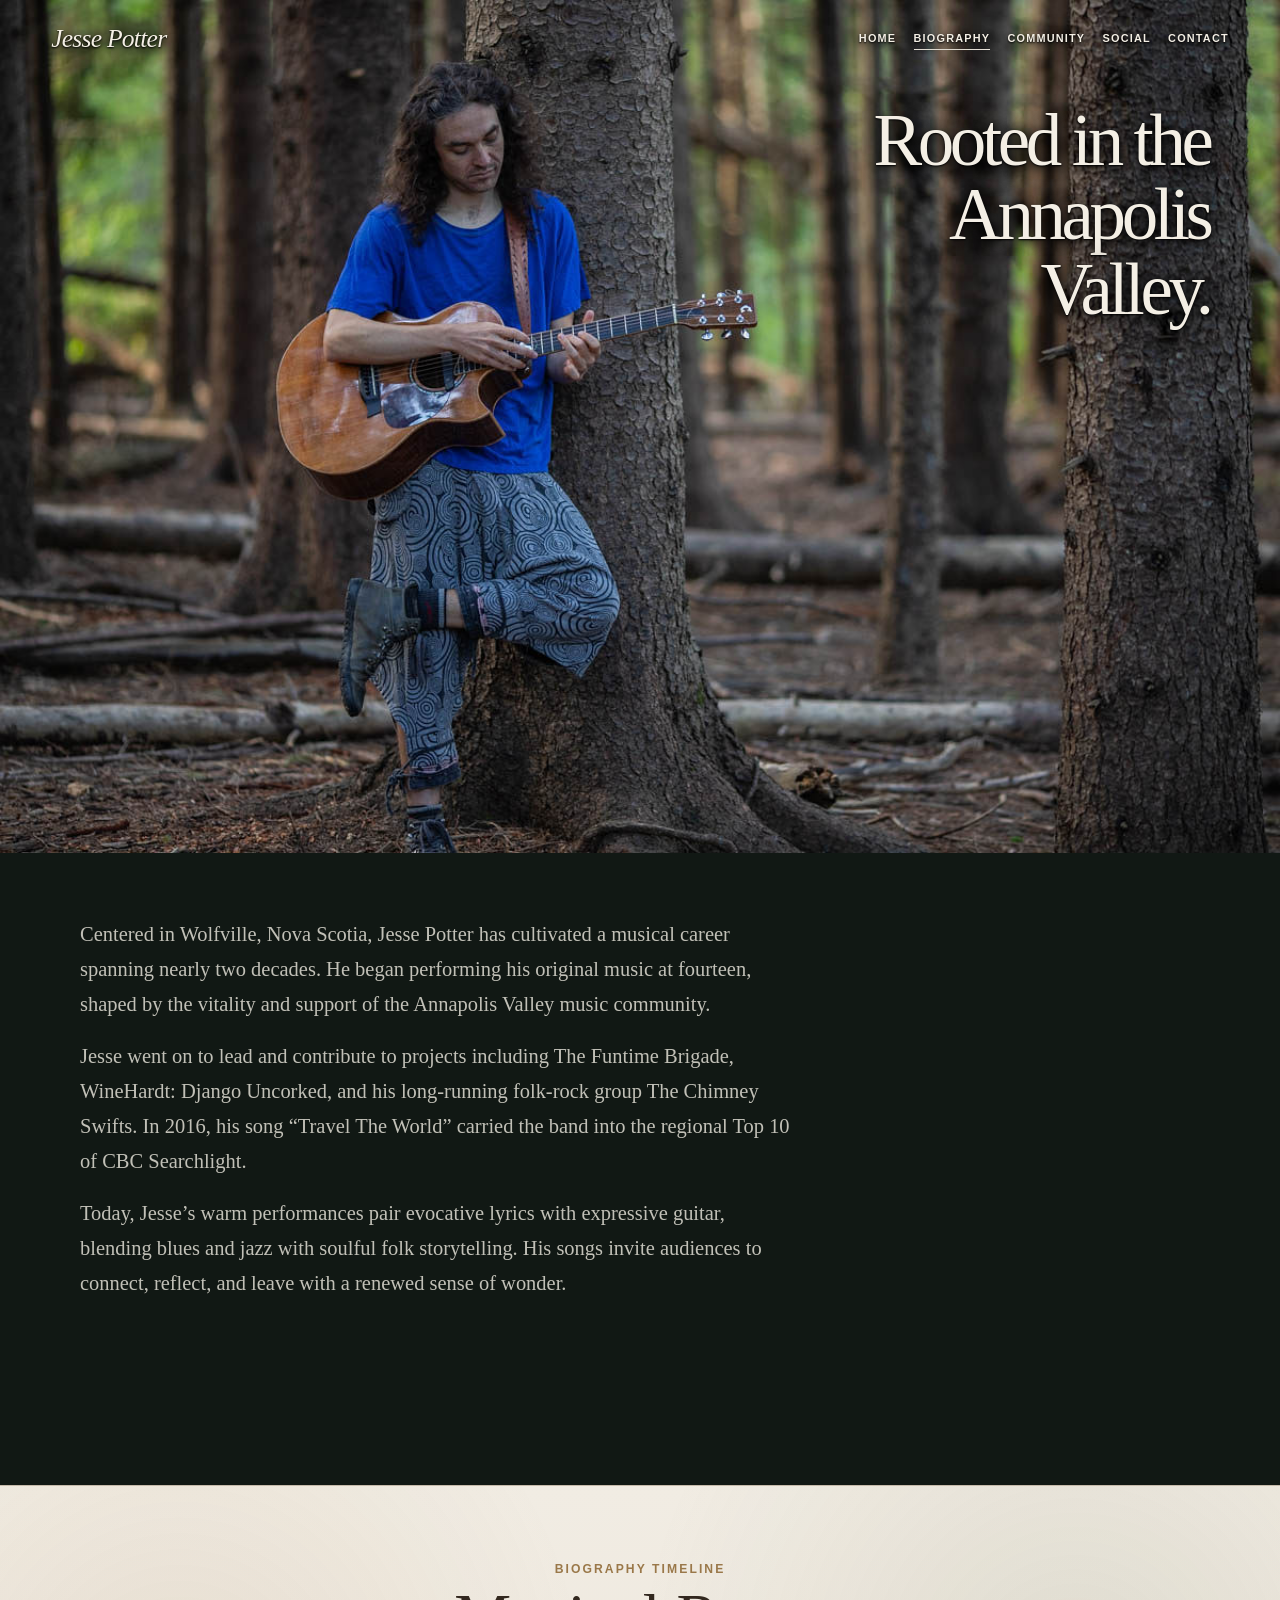
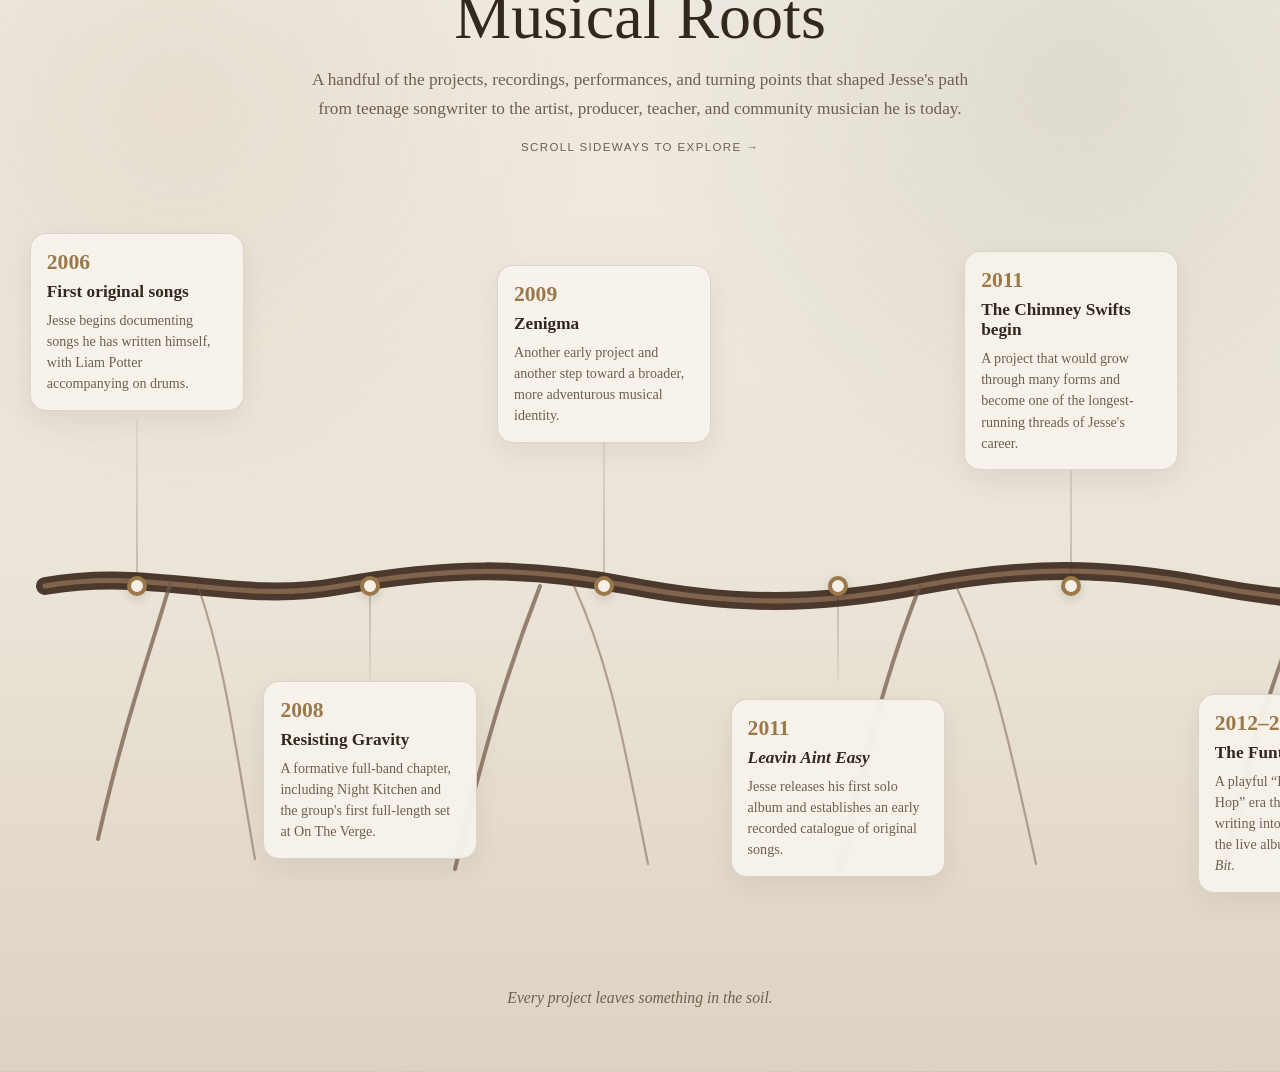
==== commit d886ebd8: "Remove back link from biography.html Removed back link to the home page from the biography section." ====
--- a/biography.html
+++ b/biography.html
@@ -448,7 +448,6 @@
 
         <p class="career-timeline__caption">Every project leaves something in the soil.</p>
       </section>
-      <a class="back-link biography-bottom-link" href="index.html"><span aria-hidden="true">←</span> Back home</a>
     </main>
   </body>
 </html>
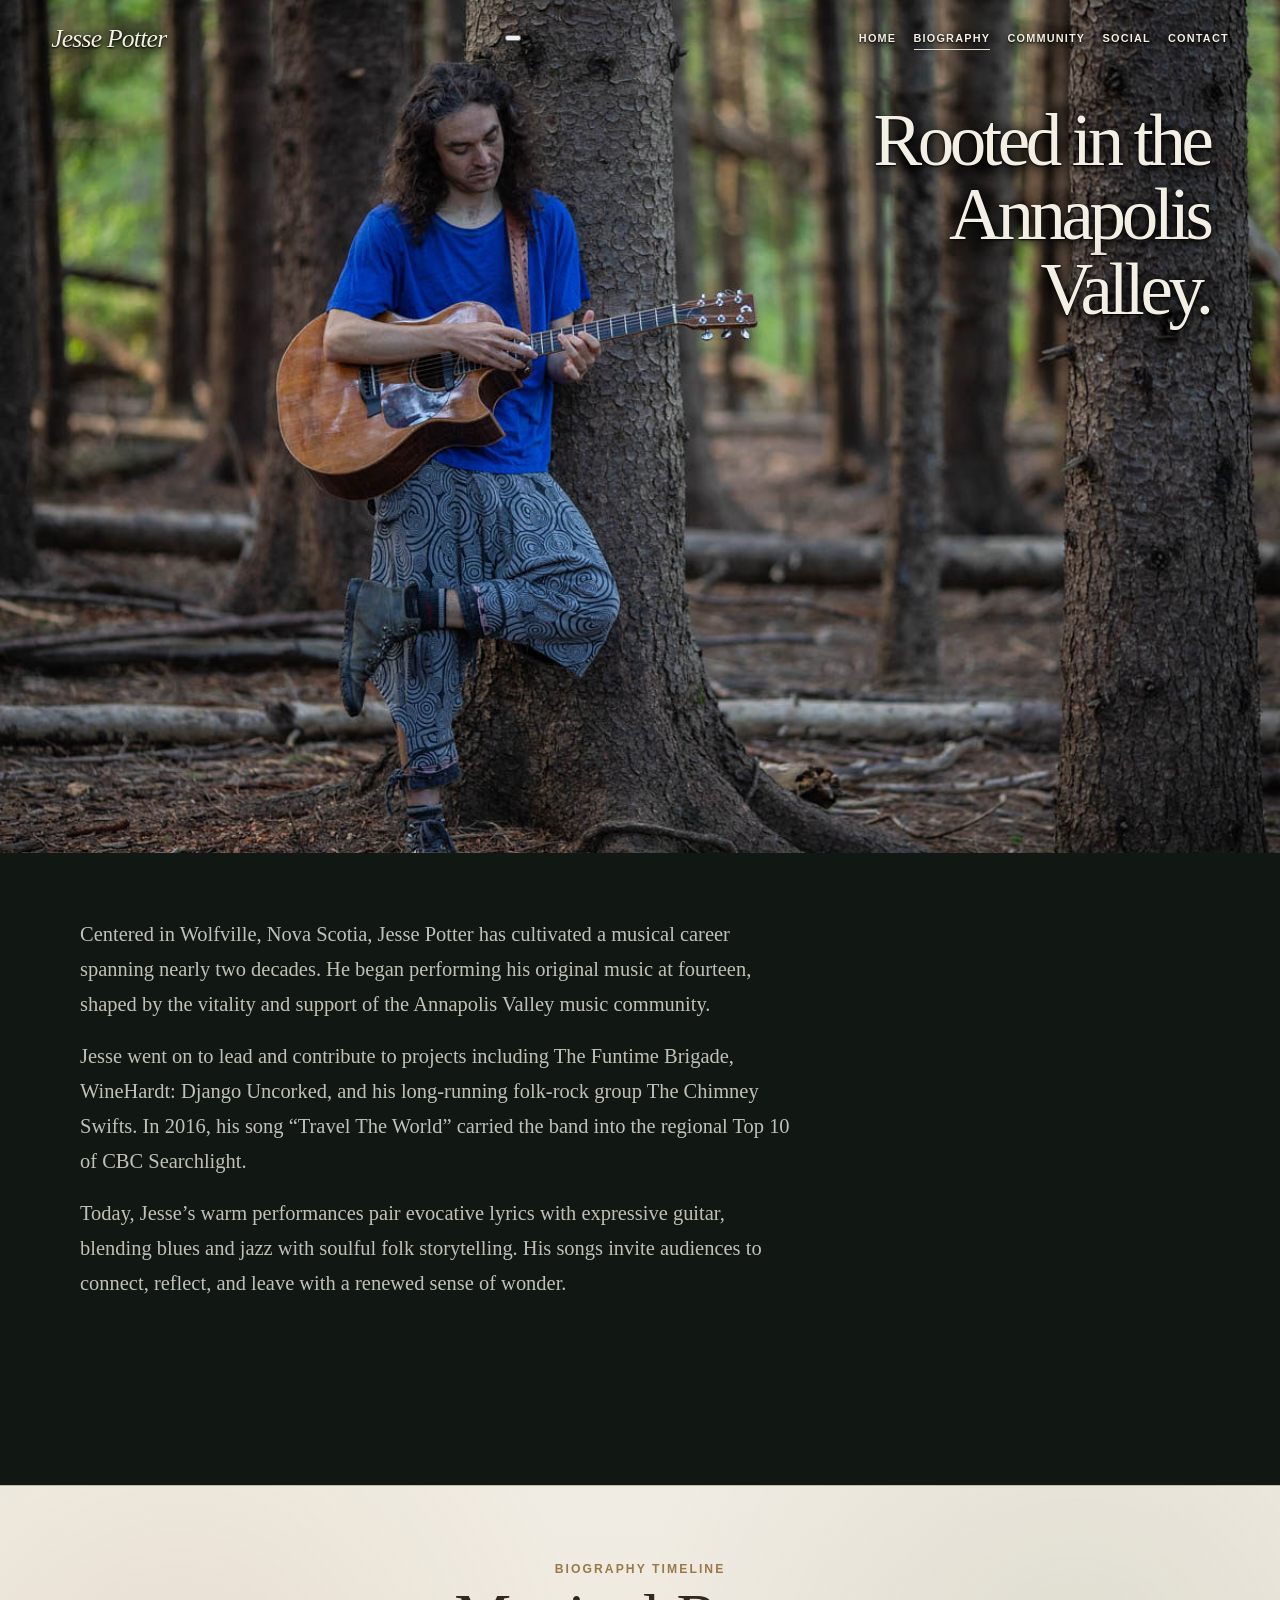
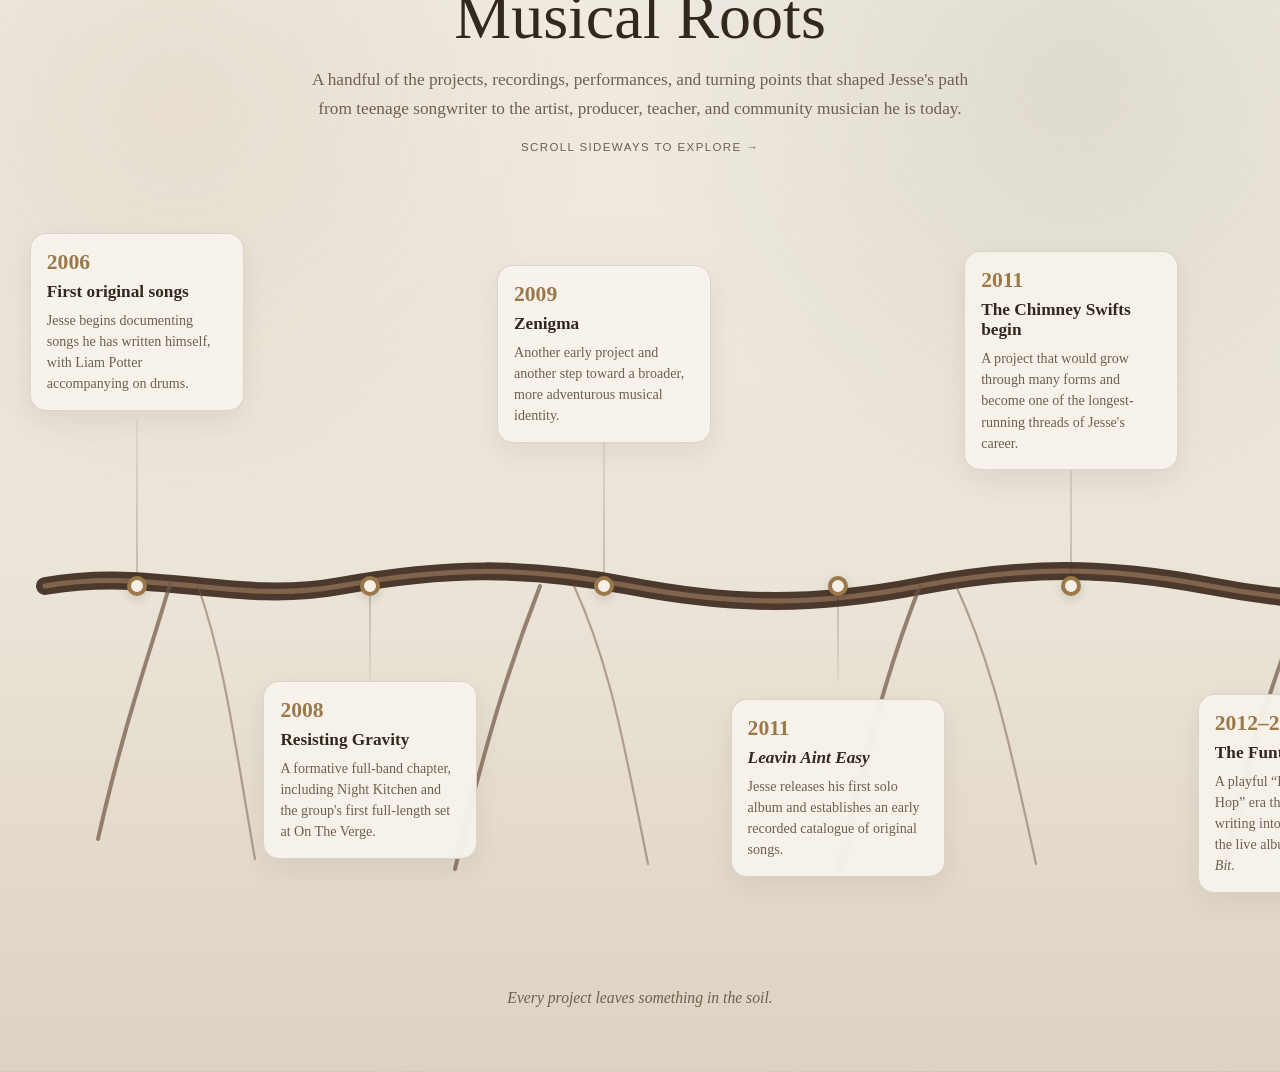
==== commit 501a5c07: "Add menu toggle button to biography page" ====
--- a/biography.html
+++ b/biography.html
@@ -313,6 +313,17 @@
     <a class="skip-link" href="#main">Skip to content</a>
     <header class="site-header">
       <a class="wordmark" href="index.html" aria-label="Jesse Potter home">Jesse Potter</a>
+      <button
+        class="menu-toggle"
+        type="button"
+        aria-expanded="false"
+        aria-controls="site-menu"
+        aria-label="Open menu"
+        >
+          <span></span>
+          <span></span>
+          <span></span>
+      </button>
       <nav class="site-menu" id="site-menu" aria-label="Main navigation">
         <a href="index.html">Home</a>
         <a aria-current="page" href="biography.html">Biography</a>
--- a/styles.css
+++ b/styles.css
@@ -983,6 +983,49 @@
   color: rgba(244, 239, 229, 0.72);
 }
 
+/* Contact page: stack the complete 3:2 photo above the form when the viewport is genuinely narrow or unusually short. */
+@media (max-width: 980px) and (min-width: 761px),
+       (max-height: 480px) and (min-width: 761px) {
+  .contact-page {
+    min-height: 100svh;
+    padding: 66.6667vw 0 0;
+    overflow: visible;
+  }
+
+  .contact-page .content-scroll {
+    position: static;
+    display: block;
+    overflow: visible;
+    padding: 0;
+  }
+
+  .contact-page .page-background,
+  .contact-page .page-shade {
+    position: absolute;
+    inset: 0 0 auto 0;
+    width: 100%;
+    height: 66.6667vw;
+  }
+
+  .contact-page .page-background {
+    object-fit: cover;
+    object-position: center center;
+  }
+
+  .contact-page .page-shade {
+    background: linear-gradient(0deg, rgba(25, 33, 29, 0.82), transparent 52%);
+  }
+
+  .contact-card {
+    width: 100%;
+    min-height: 0;
+    margin: 0;
+    padding: 3rem var(--gutter) 4rem;
+    background: var(--ink);
+    backdrop-filter: none;
+  }
+}
+
 @media (max-width: 760px) {
   .mailing-prompt {
     right: var(--gutter);
@@ -1048,6 +1091,16 @@
     padding: 0px;
   }
 
+  .contact-page .content-scroll {
+    position: static;
+    inset: auto;
+    display: block;
+    width: 100%;
+    padding: 0;
+    overflow: visible;
+    justify-items: stretch;
+  }
+
   .content-page .page-background, .content-page .page-shade {
     position: absolute;
     height: 52svh;
@@ -1062,13 +1115,19 @@
   }
 
   .contact-page {
-    padding-left: 0px;
+    padding: 66.6667vw 0 0;
+  }
+
+  .contact-page .page-background,
+  .contact-page .page-shade {
+    height: 66.6667vw;
   }
 
   .contact-page .page-background {
     right: 0px;
     width: 100%;
-    object-position: 34% center;
+    object-fit: cover;
+    object-position: center center;
   }
 
   .contact-page .page-shade {
@@ -1230,3 +1289,206 @@
     transition-duration: 0.01ms !important;
   }
 }
+
+/* =========================================================
+   CONTACT PAGE — ROBUST STACKED LAYOUT
+   Keep this at the VERY END of styles.css.
+   ========================================================= */
+
+@media (max-width: 980px), (max-height: 520px) {
+
+  /*
+    Stop using the desktop split-screen positioning.
+    The page becomes:
+    IMAGE
+    ↓
+    CONTACT CONTENT
+  */
+  .contact-page {
+    display: block !important;
+    min-height: 100svh !important;
+    padding: 0 !important;
+    overflow: visible !important;
+  }
+
+  /*
+    Put the photograph back into normal document flow.
+    height:auto preserves the entire original 3:2 image,
+    so Jesse's head is not cropped.
+  */
+  .contact-page .page-background {
+    position: relative !important;
+    inset: auto !important;
+    top: auto !important;
+    right: auto !important;
+    bottom: auto !important;
+    left: auto !important;
+
+    display: block !important;
+
+    width: 100% !important;
+    height: auto !important;
+    min-height: 0 !important;
+    max-height: none !important;
+
+    margin: 0 !important;
+
+    object-fit: contain !important;
+    object-position: center center !important;
+  }
+
+  /*
+    The old shade was designed for the desktop split layout.
+    Remove it when stacked.
+  */
+  .contact-page .page-shade {
+    display: none !important;
+  }
+
+  /*
+    This is the important part:
+    completely remove the old 59vw left offset.
+  */
+  .contact-page .content-scroll {
+    position: static !important;
+
+    inset: auto !important;
+    top: auto !important;
+    right: auto !important;
+    bottom: auto !important;
+    left: auto !important;
+
+    display: block !important;
+
+    width: 100% !important;
+    max-width: none !important;
+
+    margin: 0 !important;
+    padding: 0 !important;
+
+    overflow: visible !important;
+
+    transform: none !important;
+  }
+
+  /*
+    Full-width contact section with normal page gutters.
+  */
+  .contact-page .contact-card {
+    position: static !important;
+
+    width: 100% !important;
+    max-width: none !important;
+    min-height: 0 !important;
+
+    margin: 0 !important;
+    padding: 3rem var(--gutter) 4rem !important;
+
+    background: var(--ink) !important;
+    backdrop-filter: none !important;
+
+    transform: none !important;
+  }
+}
+/* =========================================================
+   CONTACT FORM — SUBMISSION STATES
+   ========================================================= */
+
+.form-status {
+  margin-top: 1.5rem;
+}
+
+.form-success {
+  max-width: 34rem;
+  padding: 2rem 0;
+  animation: form-success-in 0.5s ease both;
+}
+
+.form-success-mark {
+  display: flex;
+  align-items: center;
+  justify-content: center;
+  width: 3rem;
+  height: 3rem;
+  margin-bottom: 1.5rem;
+  border: 1px solid rgba(244, 239, 229, 0.65);
+  border-radius: 50%;
+  font-family: var(--sans);
+  font-size: 1.2rem;
+  color: var(--cream);
+}
+
+.form-success h2 {
+  margin: 0 0 1rem;
+  font: 400 clamp(2.5rem, 4vw, 4rem)/0.95 var(--serif);
+  letter-spacing: -0.045em;
+}
+
+.form-success p {
+  max-width: 30rem;
+  margin: 0 0 1.75rem;
+  color: rgba(244, 239, 229, 0.75);
+  font: 400 clamp(1rem, 1.4vw, 1.15rem)/1.6 var(--serif);
+}
+
+.form-again {
+  padding: 0.8rem 1rem;
+  border: 1px solid rgba(244, 239, 229, 0.65);
+  color: var(--cream);
+  background: transparent;
+  font-size: 0.68rem;
+  font-weight: 700;
+  letter-spacing: 0.13em;
+  text-transform: uppercase;
+  cursor: pointer;
+}
+
+.form-again:hover,
+.form-again:focus-visible {
+  color: var(--ink);
+  background: var(--cream);
+}
+
+.form-error {
+  max-width: 32rem;
+  margin-top: 1.5rem;
+  padding: 1rem 1.25rem;
+  border: 1px solid rgba(244, 239, 229, 0.45);
+}
+
+.form-error strong {
+  display: block;
+  margin-bottom: 0.45rem;
+  font-size: 0.75rem;
+  letter-spacing: 0.12em;
+  text-transform: uppercase;
+}
+
+.form-error p {
+  margin: 0;
+  color: rgba(244, 239, 229, 0.75);
+  font-size: 0.85rem;
+  line-height: 1.5;
+}
+
+.contact-form button:disabled {
+  opacity: 0.55;
+  cursor: wait;
+}
+
+@keyframes form-success-in {
+  from {
+    opacity: 0;
+    transform: translateY(0.6rem);
+  }
+
+  to {
+    opacity: 1;
+    transform: translateY(0);
+  }
+}
+/* Make sure JS can actually hide the contact form/status */
+.contact-form[hidden],
+.form-status[hidden] {
+  display: none !important;
+}
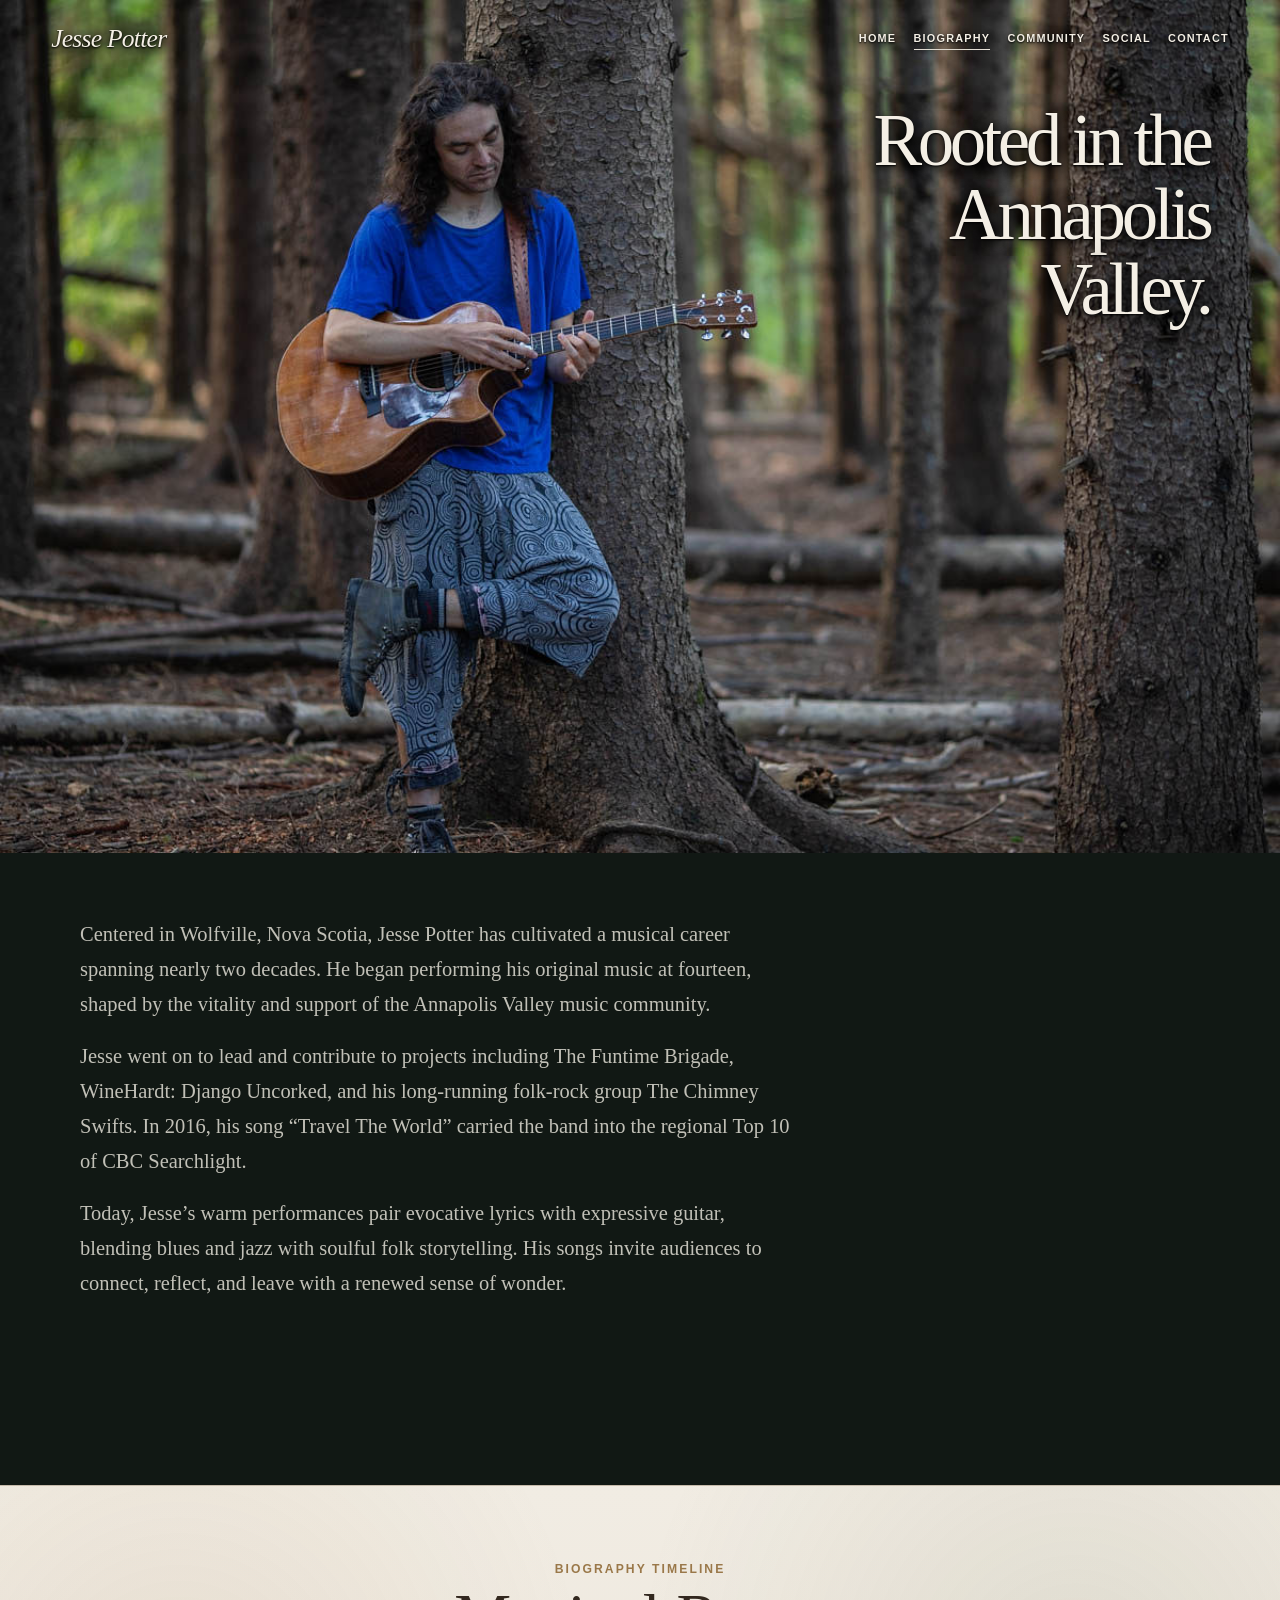
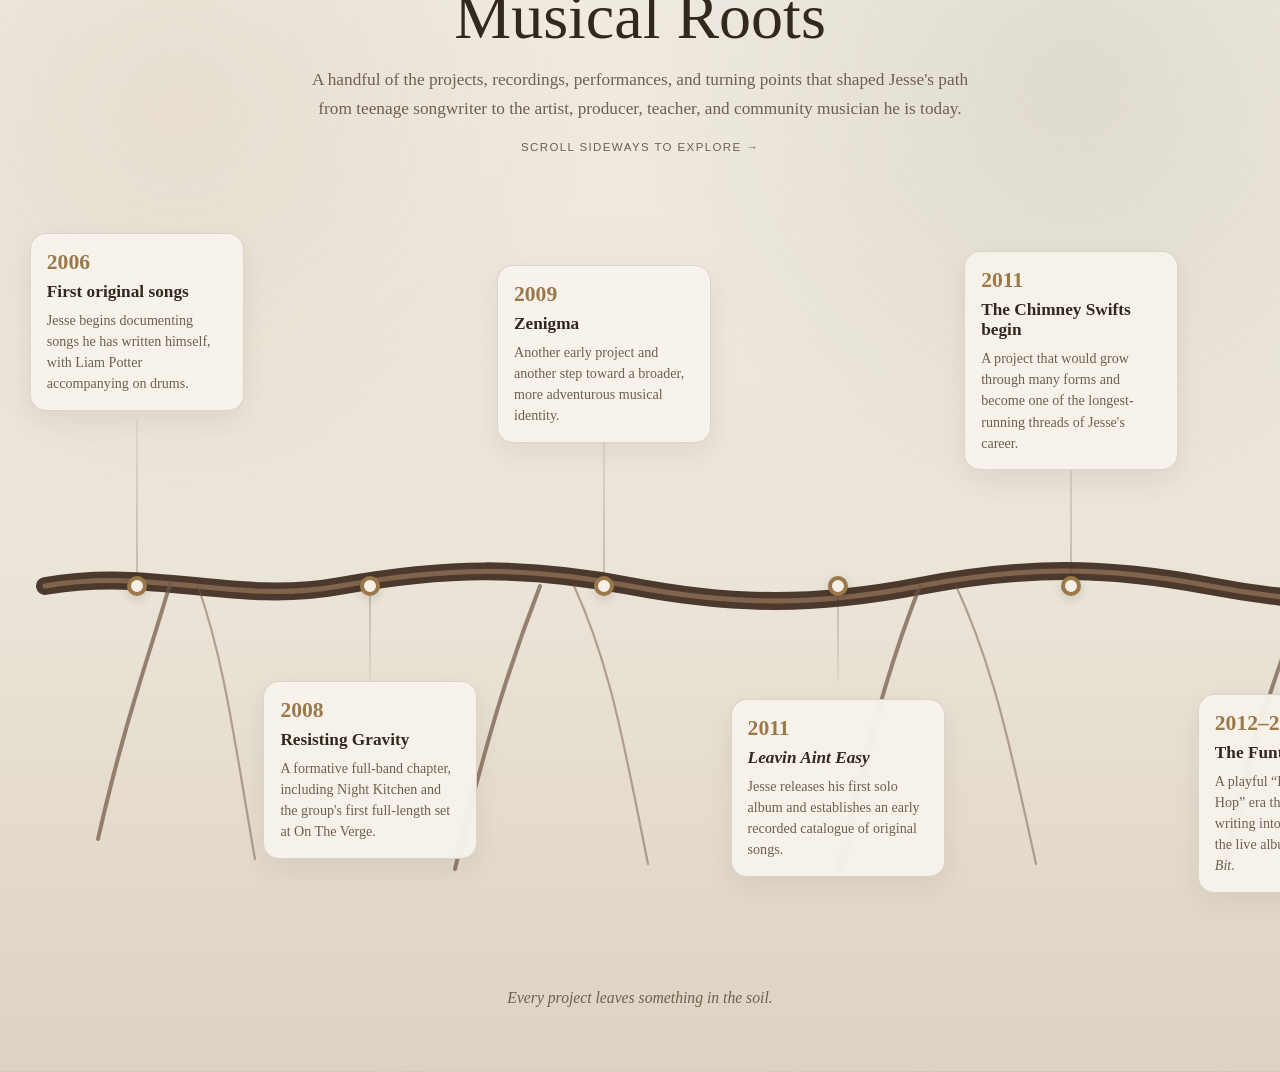
==== commit 52b109a6: "Add navigation script to biography.html" ====
--- a/biography.html
+++ b/biography.html
@@ -460,5 +460,6 @@
         <p class="career-timeline__caption">Every project leaves something in the soil.</p>
       </section>
     </main>
+    <script src="navigation.js"></script>
   </body>
 </html>
--- a/styles.css
+++ b/styles.css
@@ -1492,3 +1492,181 @@
 .form-status[hidden] {
   display: none !important;
 }
+/* =========================================================
+   MOBILE NAVIGATION
+   ========================================================= */
+
+.menu-toggle {
+  display: none;
+}
+
+
+/* Mobile */
+@media (max-width: 760px) {
+
+  .site-header {
+    display: flex;
+    flex-wrap: nowrap;
+    align-items: center;
+    justify-content: space-between;
+
+    gap: 1rem;
+
+    padding: 1rem var(--gutter);
+
+    background:
+      linear-gradient(
+        180deg,
+        rgba(8, 14, 11, 0.88),
+        rgba(8, 14, 11, 0.55)
+      );
+  }
+
+
+  /* Undo the previous mobile wordmark positioning */
+  .site-header .wordmark {
+    order: 1;
+    width: auto;
+
+    font-size: 1.35rem;
+  }
+
+
+  /* Hamburger button */
+  .menu-toggle {
+    position: relative;
+    z-index: 102;
+
+    order: 2;
+
+    display: flex;
+    flex-direction: column;
+    justify-content: center;
+
+    width: 2.75rem;
+    height: 2.75rem;
+
+    gap: 0.32rem;
+    padding: 0.6rem;
+
+    border: 1px solid rgba(244, 239, 229, 0.38);
+    border-radius: 50%;
+
+    color: var(--cream);
+    background: rgba(8, 14, 11, 0.28);
+
+    cursor: pointer;
+  }
+
+
+  .menu-toggle span {
+    display: block;
+
+    width: 100%;
+    height: 1px;
+
+    background: currentColor;
+
+    transform-origin: center;
+
+    transition:
+      transform 0.25s ease,
+      opacity 0.2s ease;
+  }
+
+
+  /* Turn hamburger into X */
+  .site-header.menu-open .menu-toggle span:nth-child(1) {
+    transform: translateY(0.39rem) rotate(45deg);
+  }
+
+  .site-header.menu-open .menu-toggle span:nth-child(2) {
+    opacity: 0;
+  }
+
+  .site-header.menu-open .menu-toggle span:nth-child(3) {
+    transform: translateY(-0.39rem) rotate(-45deg);
+  }
+
+
+  /* Dropdown panel */
+  .site-header .site-menu {
+    position: absolute;
+    z-index: 101;
+
+    top: 100%;
+    right: 0;
+    left: 0;
+
+    order: 3;
+
+    display: flex;
+    flex-direction: column;
+    align-items: stretch;
+
+    width: 100%;
+
+    gap: 0;
+    margin: 0;
+    padding: 0 var(--gutter);
+
+    background: rgba(18, 27, 23, 0.97);
+
+    backdrop-filter: blur(14px);
+    -webkit-backdrop-filter: blur(14px);
+
+    opacity: 0;
+    visibility: hidden;
+
+    transform: translateY(-0.5rem);
+
+    pointer-events: none;
+
+    transition:
+      opacity 0.22s ease,
+      transform 0.22s ease,
+      visibility 0.22s;
+  }
+
+
+  .site-header.menu-open .site-menu {
+    opacity: 1;
+    visibility: visible;
+
+    transform: translateY(0);
+
+    pointer-events: auto;
+  }
+
+
+  /* Large touch-friendly menu links */
+  .site-header .site-menu a {
+    display: block;
+
+    width: 100%;
+
+    padding: 1.15rem 0;
+
+    border-bottom:
+      1px solid rgba(244, 239, 229, 0.18);
+
+    font-size: 0.76rem;
+    font-weight: 700;
+
+    letter-spacing: 0.15em;
+
+    text-align: left;
+    text-transform: uppercase;
+  }
+
+
+  .site-header .site-menu a:first-child {
+    border-top:
+      1px solid rgba(244, 239, 229, 0.18);
+  }
+
+
+  .site-header .site-menu a[aria-current="page"] {
+    color: rgba(244, 239, 229, 0.62);
+  }
+}
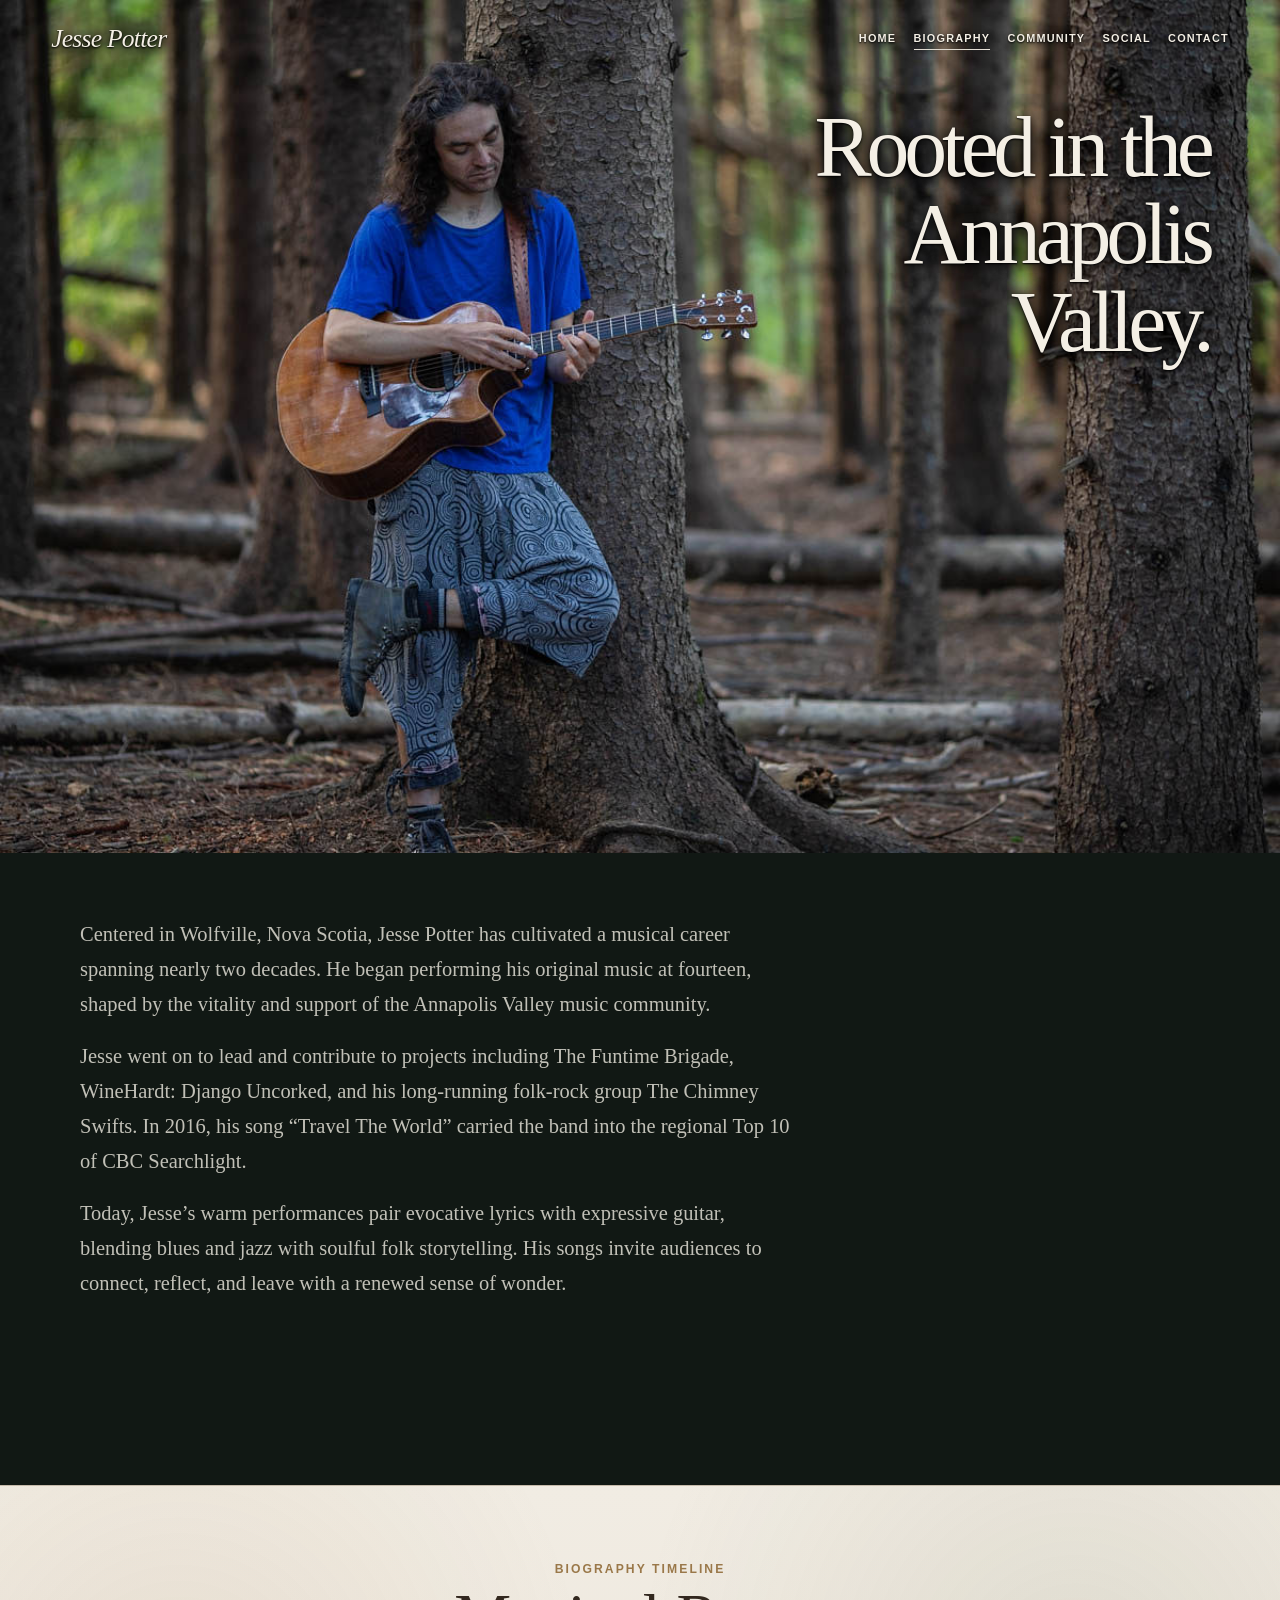
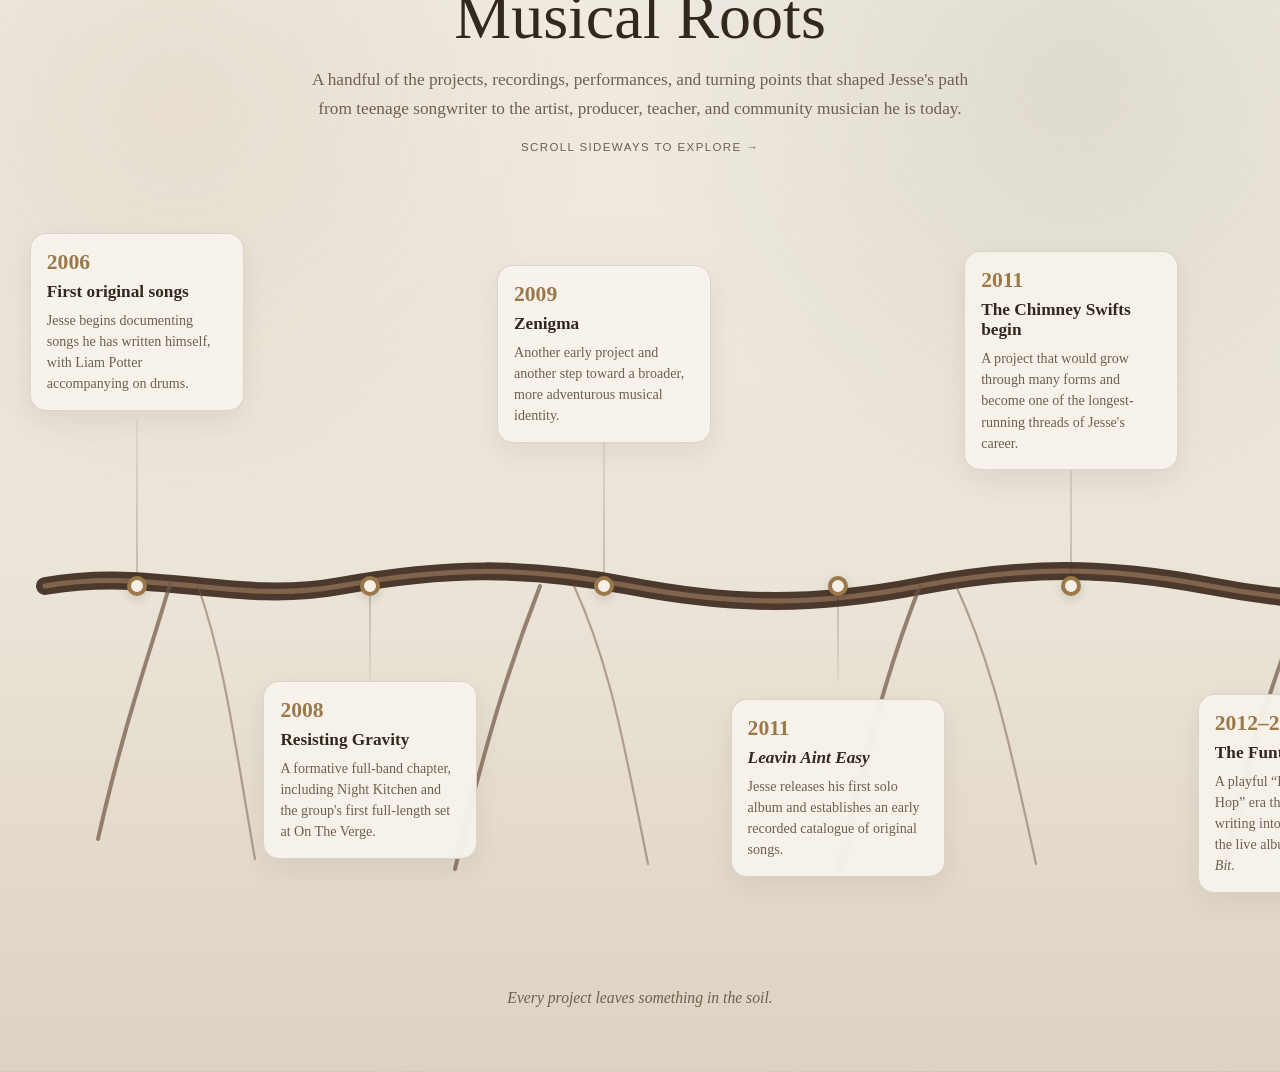
==== commit c066651c: "Changes from CODEX for bug handling" ====
--- a/biography.html
+++ b/biography.html
@@ -334,7 +334,7 @@
     </header>
     <main class="biography-story" id="main">
       <figure class="community-opening-image biography-opening-image">
-        <img src="assets/jesse-potter-biography.jpg" alt="Jesse Potter playing acoustic guitar among tall trees" />
+        <img src="assets/jesse-potter-biography.jpg" alt="Jesse Potter playing acoustic guitar among tall trees" width="1200" height="800" />
         <div class="community-opening-title biography-opening-title">
           <h1>Rooted in the<br />Annapolis<br />Valley.</h1>
         </div>
--- a/styles.css
+++ b/styles.css
@@ -1,7 +1,7 @@
 /* Shared foundations, components, page layouts, then responsive overrides. */
 :root {
   --cream: #f4efe5;
-  --ink: #19211d;
+  --ink: #19211d; 
   --glass: rgba(18, 27, 23, 0.76);
   --line: rgba(255, 255, 255, 0.45);
   --serif: Georgia, "Times New Roman", serif;
@@ -198,11 +198,11 @@
   width: min(25rem, calc(100% - (2 * var(--gutter))));
   padding: clamp(1.5rem, 3vw, 2.25rem);
   color: var(--ink);
-  background: rgba(244, 239, 229, 0.86);
+  background: rgba(255, 248, 241, 0.76);
   border: 1px solid rgba(244, 239, 229, 0.72);
-  box-shadow: 0 1.25rem 3.5rem rgba(8, 14, 11, 0.28);
-  backdrop-filter: blur(18px) saturate(0.8);
-  -webkit-backdrop-filter: blur(18px) saturate(0.8);
+  box-shadow: 0 1.25rem 3.5rem rgba(8, 14, 11, 0.34);
+  backdrop-filter: blur(5px);
+  -webkit-backdrop-filter: blur(5px);
   text-shadow: none;
   animation: mailing-prompt-in 0.35s ease both;
 }
@@ -569,10 +569,6 @@
 
 .biography-page {
   background: rgb(17, 24, 20);
-}
-
-.biography-opening-title h1 {
-  font-size: clamp(2.8rem, 5.7vw, 6rem);
 }
 
 .biography-story-copy {
@@ -1050,7 +1046,7 @@
     justify-content: space-between;
     padding-top: 1rem;
     padding-bottom: 1rem;
-    background: linear-gradient(rgba(8, 14, 11, 0.5), transparent);
+    background: transparent;
   }
 
   .wordmark {
@@ -1152,7 +1148,7 @@
   }
 
   .social-landing .page-background {
-    object-position: 53% center;
+    object-position: center center;
   }
 
   .social-landing {
@@ -1205,10 +1201,6 @@
     min-height: 34rem;
     object-fit: cover;
     object-position: 46% center;
-  }
-
-  .biography-opening-title h1 {
-    font-size: clamp(2rem, 8vw, 3.8rem);
   }
 
   .community-overview-grid {
@@ -1670,3 +1662,85 @@
     color: rgba(244, 239, 229, 0.62);
   }
 }
+@media (max-width: 760px) {
+  .site-header {
+    background: transparent !important;
+  }
+}
+@media (max-width: 760px) {
+  .social-landing .page-background {
+    object-position: 48% center;
+  }
+}
+
+/* =========================================================
+   MOBILE — MATCH COMMUNITY + CONTACT TO BIOGRAPHY HEIGHT
+   ========================================================= */
+
+@media (max-width: 760px) {
+
+  /* Community */
+  .community-story > .community-opening-image {
+    height: 34rem;
+    overflow: hidden;
+  }
+
+  .community-story > .community-opening-image img {
+    width: 100%;
+    height: 100%;
+    object-fit: cover;
+    object-position: center center;
+  }
+
+  /* Contact */
+  .contact-page .page-background {
+    width: 100% !important;
+    height: 34rem !important;
+    min-height: 34rem !important;
+    object-fit: cover !important;
+    object-position: center center !important;
+  }
+}
+
+/* =========================================================
+   MOBILE — CONSISTENT HERO TITLE + RESPONSIVE COMMUNITY CROP
+   ========================================================= */
+
+@media (max-width: 760px) {
+  .community-story > .community-opening-image img {
+    object-position: 44% center;
+  }
+}
+
+@media (max-width: 520px) {
+  .community-story > .community-opening-image img {
+    object-position: 40% center;
+  }
+}
+
+@media (max-width: 390px) {
+  .community-story > .community-opening-image img {
+    object-position: 38% center;
+  }
+}
+
+@media (max-width: 760px) {
+
+  /* Biography + Community use the exact same title treatment */
+  .community-opening-title {
+    top: 5.5rem;
+    right: var(--gutter);
+    width: min(64vw, 25rem);
+  }
+
+  .community-opening-title h1 {
+    font-size: clamp(2rem, 9vw, 3.5rem);
+    line-height: 1.02;
+    top: 5.5rem;
+  }
+
+}
+
+@media (prefers-reduced-motion: reduce) {
+  .form-success { animation: none; }
+}
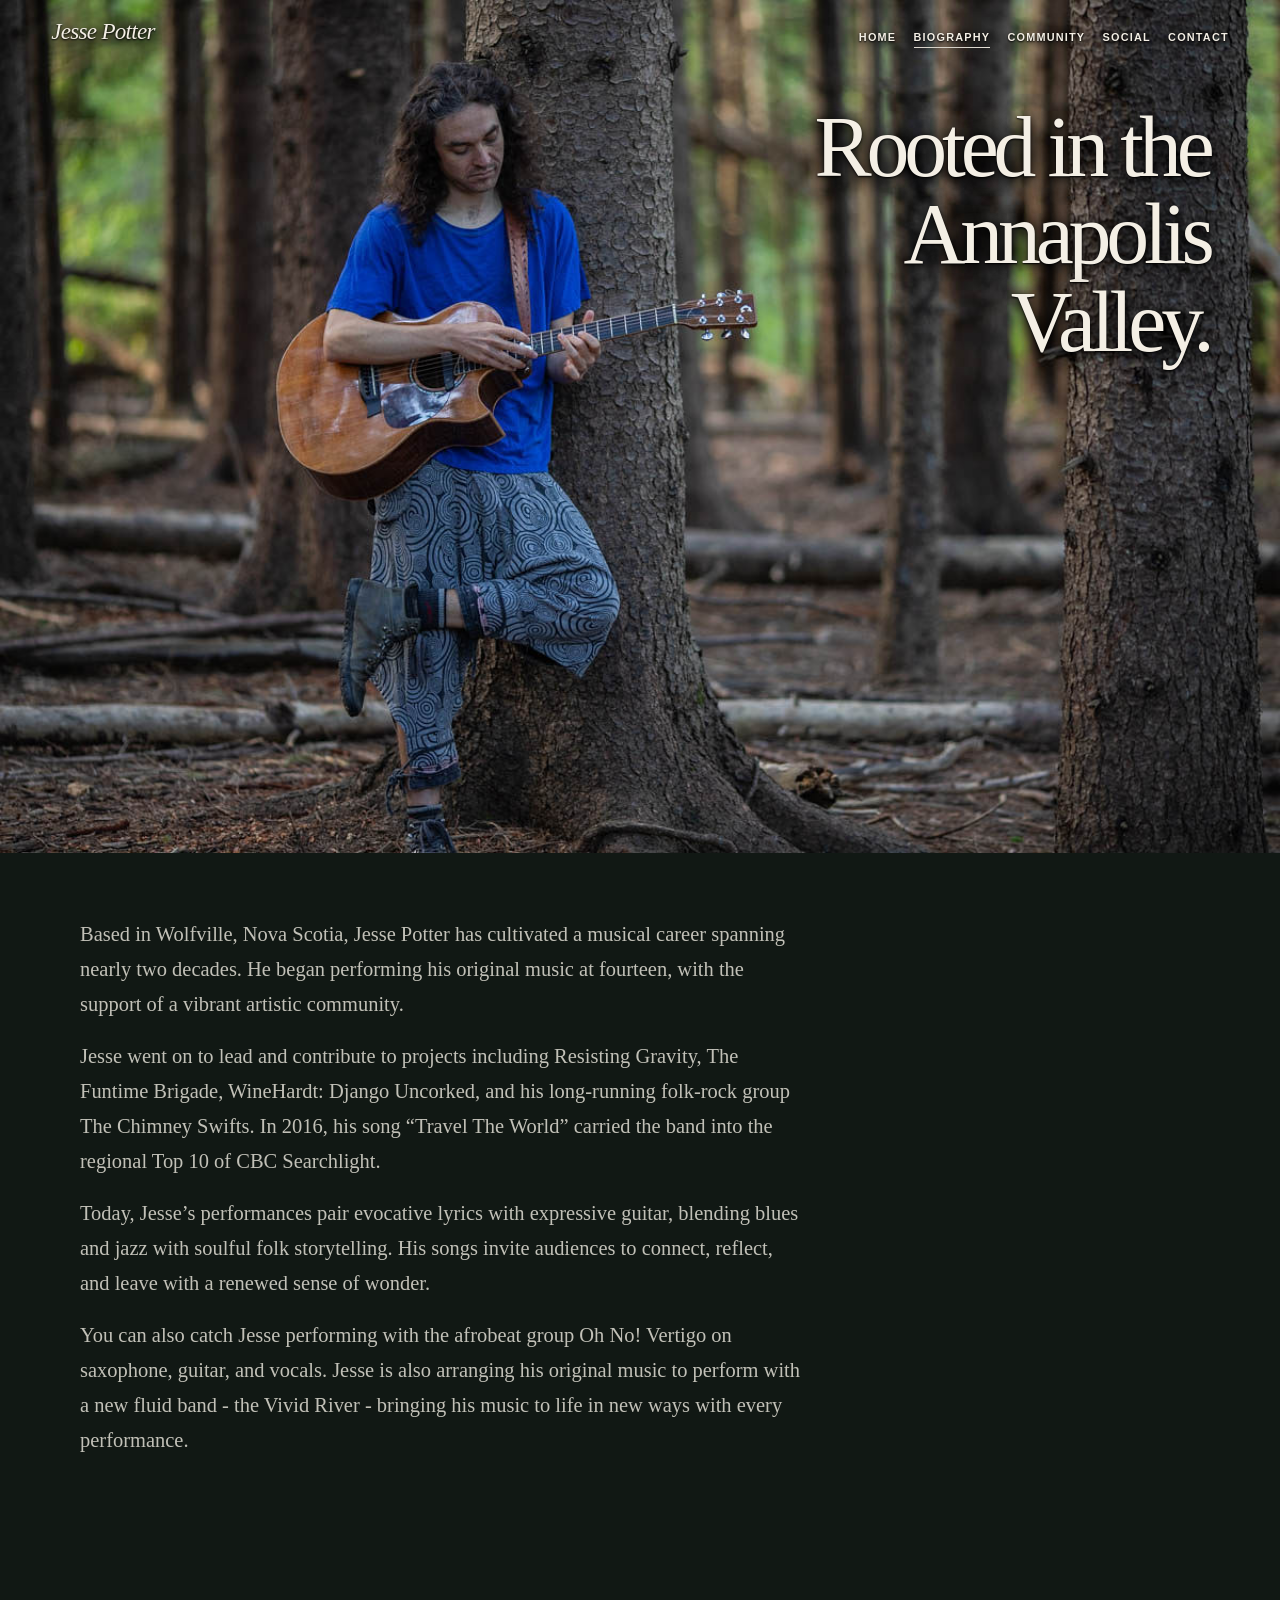
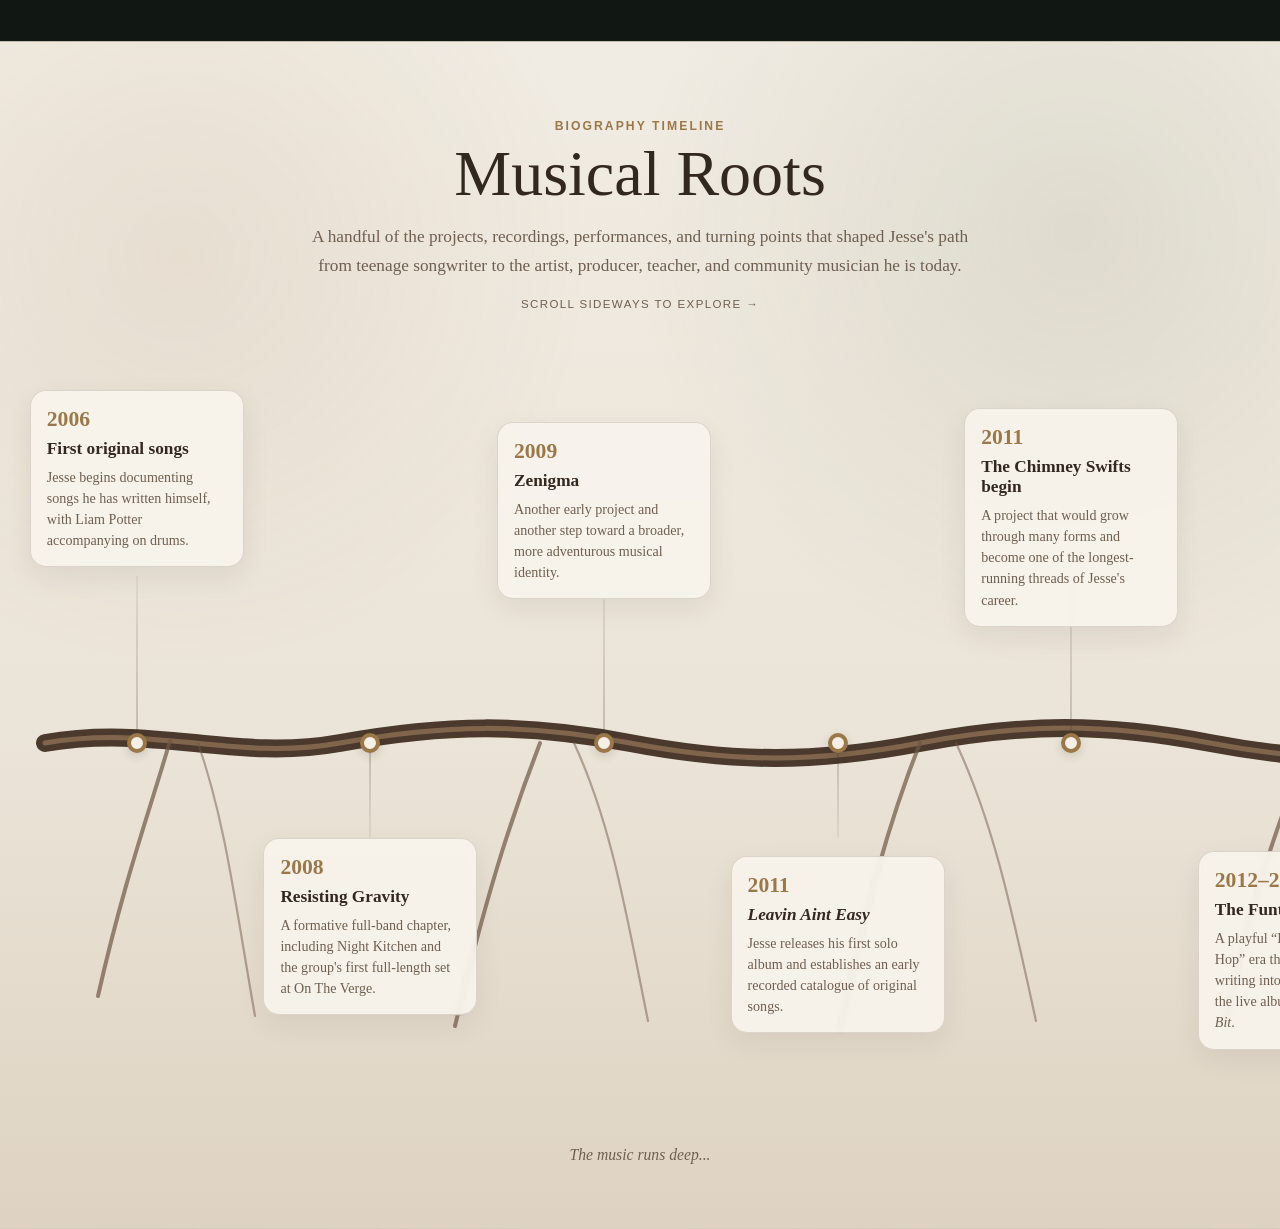
==== commit 6f6ca5ad: "Update biography.html" ====
--- a/biography.html
+++ b/biography.html
@@ -341,9 +341,10 @@
       </figure>
       <article class="biography-story-copy story-width" aria-label="About Jesse Potter">
         <div class="biography-copy">
-          <p>Centered in Wolfville, Nova Scotia, Jesse Potter has cultivated a musical career spanning nearly two decades. He began performing his original music at fourteen, shaped by the vitality and support of the Annapolis Valley music community.</p>
-          <p>Jesse went on to lead and contribute to projects including The Funtime Brigade, WineHardt: Django Uncorked, and his long-running folk-rock group The Chimney Swifts. In 2016, his song “Travel The World” carried the band into the regional Top 10 of CBC Searchlight.</p>
-          <p>Today, Jesse’s warm performances pair evocative lyrics with expressive guitar, blending blues and jazz with soulful folk storytelling. His songs invite audiences to connect, reflect, and leave with a renewed sense of wonder.</p>
+          <p>Based in Wolfville, Nova Scotia, Jesse Potter has cultivated a musical career spanning nearly two decades. He began performing his original music at fourteen, with the support of a vibrant artistic community.</p>
+          <p>Jesse went on to lead and contribute to projects including Resisting Gravity, The Funtime Brigade, WineHardt: Django Uncorked, and his long-running folk-rock group The Chimney Swifts. In 2016, his song “Travel The World” carried the band into the regional Top 10 of CBC Searchlight.</p>
+          <p>Today, Jesse’s performances pair evocative lyrics with expressive guitar, blending blues and jazz with soulful folk storytelling. His songs invite audiences to connect, reflect, and leave with a renewed sense of wonder.</p>
+          <p>You can also catch Jesse performing with the afrobeat group Oh No! Vertigo on saxophone, guitar, and vocals. Jesse is also arranging his original music to perform with a new fluid band - the Vivid River - bringing his music to life in new ways with every performance. </p>
         </div>
       </article>
 
@@ -457,7 +458,7 @@
           </div>
         </div>
 
-        <p class="career-timeline__caption">Every project leaves something in the soil.</p>
+        <p class="career-timeline__caption">The music runs deep...</p>
       </section>
     </main>
     <script src="navigation.js"></script>
--- a/styles.css
+++ b/styles.css
@@ -125,6 +125,7 @@
 }
 
 .home .page-background {
+  position: absolute;
   object-position: 56% center;
 }
 
@@ -133,6 +134,8 @@
 }
 
 .home .page-shade {
+  position: absolute;
+  inset: 0;
   background: linear-gradient(90deg, rgba(8, 14, 11, 0.55), rgba(8, 14, 11, 0.04) 60%), linear-gradient(0deg, rgba(8, 14, 11, 0.52), transparent 48%);
 }
 
@@ -188,6 +191,232 @@
 
 .home-title > a:hover span {
   transform: translateX(0.25rem);
+}
+
+/* Home show calendar */
+.shows-section {
+  position: relative;
+  z-index: 2;
+  padding: clamp(2.75rem, 5vw, 4.5rem) var(--gutter) 0;
+  border-top: 0.42rem solid #9b6647;
+  border-bottom: 0.42rem solid #9b6647;
+  color: #26312a;
+  background:
+    radial-gradient(circle at 88% 8%, rgba(255, 252, 242, 0.7), transparent 28rem),
+    linear-gradient(135deg, #e4d8c3, #c9b596);
+  box-shadow: inset 0 1px 0 rgba(255, 248, 235, 0.65);
+  text-shadow: none;
+}
+
+.shows-section::before {
+  position: absolute;
+  inset: 0;
+  pointer-events: none;
+  content: "";
+  opacity: 0.22;
+  background-image: repeating-linear-gradient(115deg, transparent 0 9px, rgba(72, 58, 39, 0.07) 10px);
+}
+
+.shows-inner {
+  position: relative;
+  width: min(100%, 76rem);
+  margin: 0 auto;
+}
+
+.shows-heading {
+  margin-bottom: clamp(2rem, 4vw, 3rem);
+}
+
+.shows-heading h2 {
+  margin: 0;
+  font: 400 clamp(2.75rem, 5vw, 5.25rem)/0.95 var(--serif);
+  letter-spacing: -0.05em;
+}
+
+.show-calendar {
+  border-top: 1px solid rgba(38, 49, 42, 0.34);
+  border-bottom: 1px solid rgba(38, 49, 42, 0.34);
+}
+
+.show-row {
+  display: grid;
+  grid-template-columns: 10.5rem minmax(0, 1fr) auto;
+  gap: clamp(1.5rem, 4vw, 4.5rem);
+  align-items: center;
+  padding: clamp(2rem, 4vw, 3.25rem) 0;
+}
+
+.show-date {
+  display: flex;
+  flex-direction: column;
+  align-items: flex-start;
+  padding-left: 1rem;
+  border-left: 3px solid #9b6647;
+  font-variant-numeric: tabular-nums;
+}
+
+.show-weekday,
+.show-year,
+.show-artist {
+  font-size: 0.72rem;
+  font-weight: 750;
+  letter-spacing: 0.12em;
+  text-transform: uppercase;
+}
+
+.show-artist {
+  font-size: 0.66rem;
+  letter-spacing: 0.16em;
+}
+
+.show-weekday {
+  margin-bottom: 0.3rem;
+  color: #70462f;
+}
+
+.show-date-main {
+  margin-bottom: 0.28rem;
+  font: 400 1.55rem/1 var(--serif);
+  letter-spacing: -0.035em;
+}
+
+.show-year {
+  color: rgba(38, 49, 42, 0.78);
+}
+
+.show-details p {
+  margin: 0;
+}
+
+.show-details .show-artist {
+  margin-bottom: 0.55rem;
+  color: #7e553c;
+}
+
+.show-details h3 {
+  margin: 0 0 0.45rem;
+  font: 400 clamp(2rem, 3.6vw, 3.5rem)/1 var(--serif);
+  letter-spacing: -0.04em;
+}
+
+.show-details > p:last-child {
+  color: rgba(38, 49, 42, 0.7);
+  font-size: 0.9rem;
+}
+
+.ticket-button {
+  display: inline-flex;
+  align-items: center;
+  justify-content: center;
+  min-width: 11rem;
+  padding: 1rem 1.35rem;
+  border: 1px solid #26312a;
+  border-radius: 999px;
+  font-size: 0.68rem;
+  font-weight: 750;
+  letter-spacing: 0.13em;
+  text-decoration: none;
+  text-transform: uppercase;
+  transition: color 0.2s, background-color 0.2s, transform 0.2s;
+}
+
+a.ticket-button:hover,
+a.ticket-button:focus-visible {
+  color: #f4efe5;
+  background: #26312a;
+  transform: translateY(-2px);
+}
+
+.ticket-button-pending {
+  border-color: rgba(38, 49, 42, 0.38);
+  color: rgba(38, 49, 42, 0.62);
+}
+
+.shows-mailing-cta {
+  display: flex;
+  gap: 2rem;
+  align-items: center;
+  justify-content: center;
+  column-gap: clamp(4rem, 12vw, 10rem);
+  width: 100vw;
+  margin-top: clamp(2.5rem, 5vw, 4.5rem);
+  margin-left: calc(50% - 50vw);
+  padding: clamp(1.75rem, 3.5vw, 2.75rem) max(var(--gutter), calc((100vw - 76rem) / 2 + 2.75rem));
+  border-top: 0.42rem solid #9b6647;
+  color: var(--cream);
+  background: #334238;
+  box-shadow: 0 1rem 2.5rem rgba(59, 44, 29, 0.14);
+  border-bottom: 0.42rem solid #9b6647;
+}
+
+.shows-mailing-cta .kicker {
+  margin-bottom: 0.55rem;
+  color: rgba(244, 239, 229, 0.68);
+}
+
+.shows-mailing-cta h3 {
+  margin: 0;
+  font: 400 clamp(1.8rem, 3vw, 3rem)/1 var(--serif);
+  letter-spacing: -0.035em;
+}
+
+.shows-mailing-cta > a {
+  flex: 0 0 auto;
+  margin-top: 1.2rem;
+  padding: 1rem 1.4rem;
+  border: 1px solid #d7b17a;
+  border-radius: 999px;
+  color: #26312a;
+  background: #c99b62;
+  box-shadow: 0 0.55rem 1.4rem rgba(8, 14, 11, 0.24);
+  font-size: 0.68rem;
+  font-weight: 750;
+  letter-spacing: 0.13em;
+  text-decoration: none;
+  text-transform: uppercase;
+  transition: color 0.25s, background-color 0.25s, box-shadow 0.25s, transform 0.25s;
+}
+
+.shows-mailing-cta > a::after {
+  margin-left: 0.7rem;
+  content: "↗";
+  font-size: 0.95rem;
+  line-height: 0;
+  transition: transform 0.25s;
+}
+
+.shows-mailing-cta > a:hover,
+.shows-mailing-cta > a:focus-visible {
+  color: #1f2a23;
+  background: #ddb77f;
+  box-shadow: 0 0.8rem 2rem rgba(8, 14, 11, 0.34);
+  transform: translateY(-3px) scale(1.025);
+}
+
+.shows-mailing-cta > a:hover::after,
+.shows-mailing-cta > a:focus-visible::after {
+  transform: translate(0.18rem, -0.18rem);
+}
+
+.shows-mailing-cta > a:focus-visible {
+  outline: 2px solid #ddb77f;
+  outline-offset: 4px;
+}
+
+.home-footer {
+  width: 100vw;
+  margin-left: calc(50% - 50vw);
+  padding: 1.35rem var(--gutter) 1.6rem;
+  text-align: center;
+}
+
+.home-footer p {
+  margin: 0;
+  color: rgba(38, 49, 42, 0.48);
+  font-size: 0.62rem;
+  font-weight: 700;
+  letter-spacing: 0.13em;
+  text-transform: uppercase;
 }
 
 .mailing-prompt {
@@ -769,6 +998,7 @@
 .night-story-heading img {
   display: block;
   width: 100%;
+  height: auto;
   aspect-ratio: 1 / 1;
   border-radius: 50%;
   object-fit: cover;
@@ -1023,6 +1253,51 @@
 }
 
 @media (max-width: 760px) {
+  .shows-section {
+    padding-top: 2.75rem;
+    padding-bottom: 0;
+  }
+
+  .shows-heading {
+    margin-bottom: 2rem;
+  }
+
+  .shows-heading h2 {
+    font-size: clamp(2.7rem, 13vw, 4.2rem);
+  }
+
+  .show-row {
+    grid-template-columns: 7.5rem minmax(0, 1fr);
+    gap: 1.5rem;
+    align-items: start;
+  }
+
+  .show-date {
+    padding-left: 0.75rem;
+  }
+
+  .show-date-main {
+    font-size: 1.3rem;
+  }
+
+  .ticket-button {
+    grid-column: 1 / -1;
+    width: 100%;
+    margin-top: 0.75rem;
+  }
+
+  .shows-mailing-cta {
+    align-items: stretch;
+    flex-direction: column;
+    padding: 2.25rem var(--gutter);
+  }
+
+  .shows-mailing-cta > a {
+    justify-content: center;
+    margin-top: 0;
+    text-align: center;
+  }
+
   .mailing-prompt {
     right: var(--gutter);
     bottom: var(--gutter);
@@ -1744,3 +2019,15 @@
 @media (prefers-reduced-motion: reduce) {
   .form-success { animation: none; }
 }
+
+/* Keep the wordmark size and position consistent across all pages. */
+.site-header .wordmark {
+  font-size: clamp(1.1rem, 1.8vw, 1.45rem);
+  transform: translateY(-0.4rem);
+}
+
+@media (max-width: 760px) {
+  .site-header .wordmark {
+    font-size: 1.2rem;
+  }
+}
